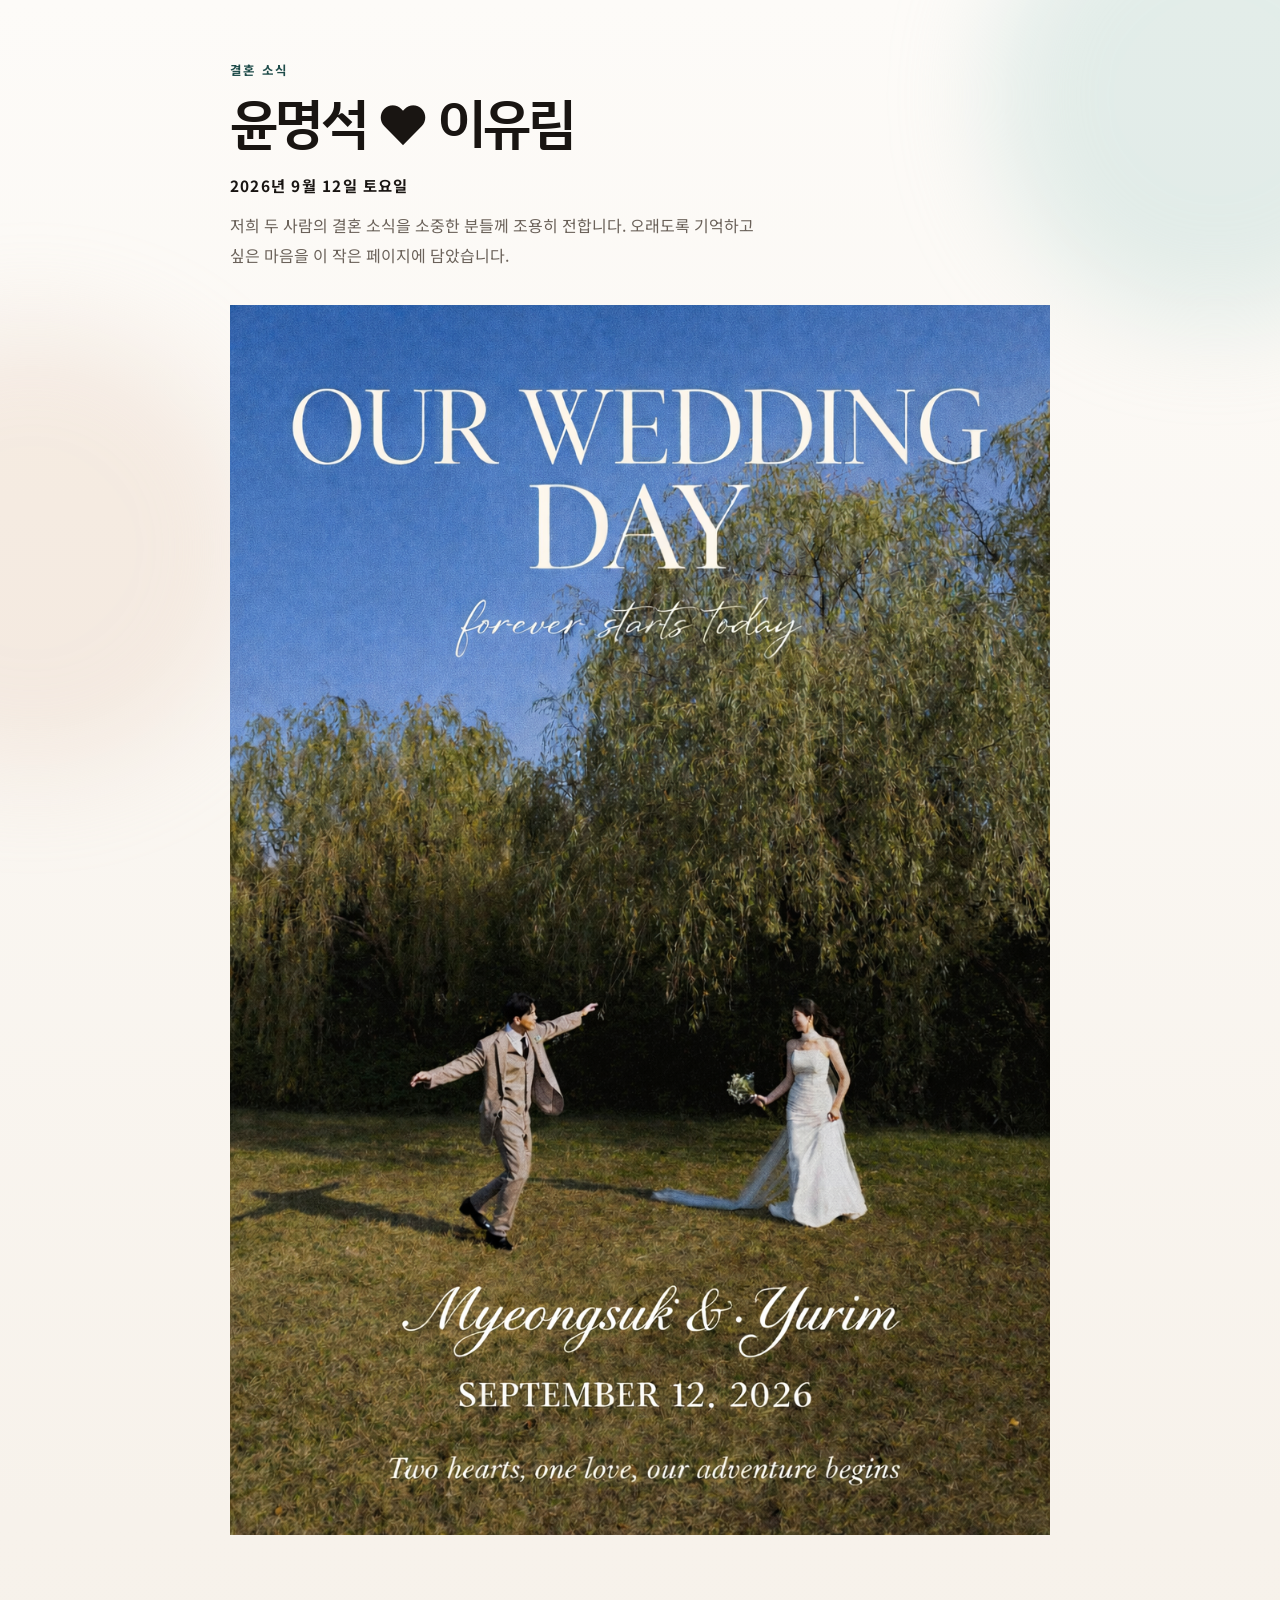
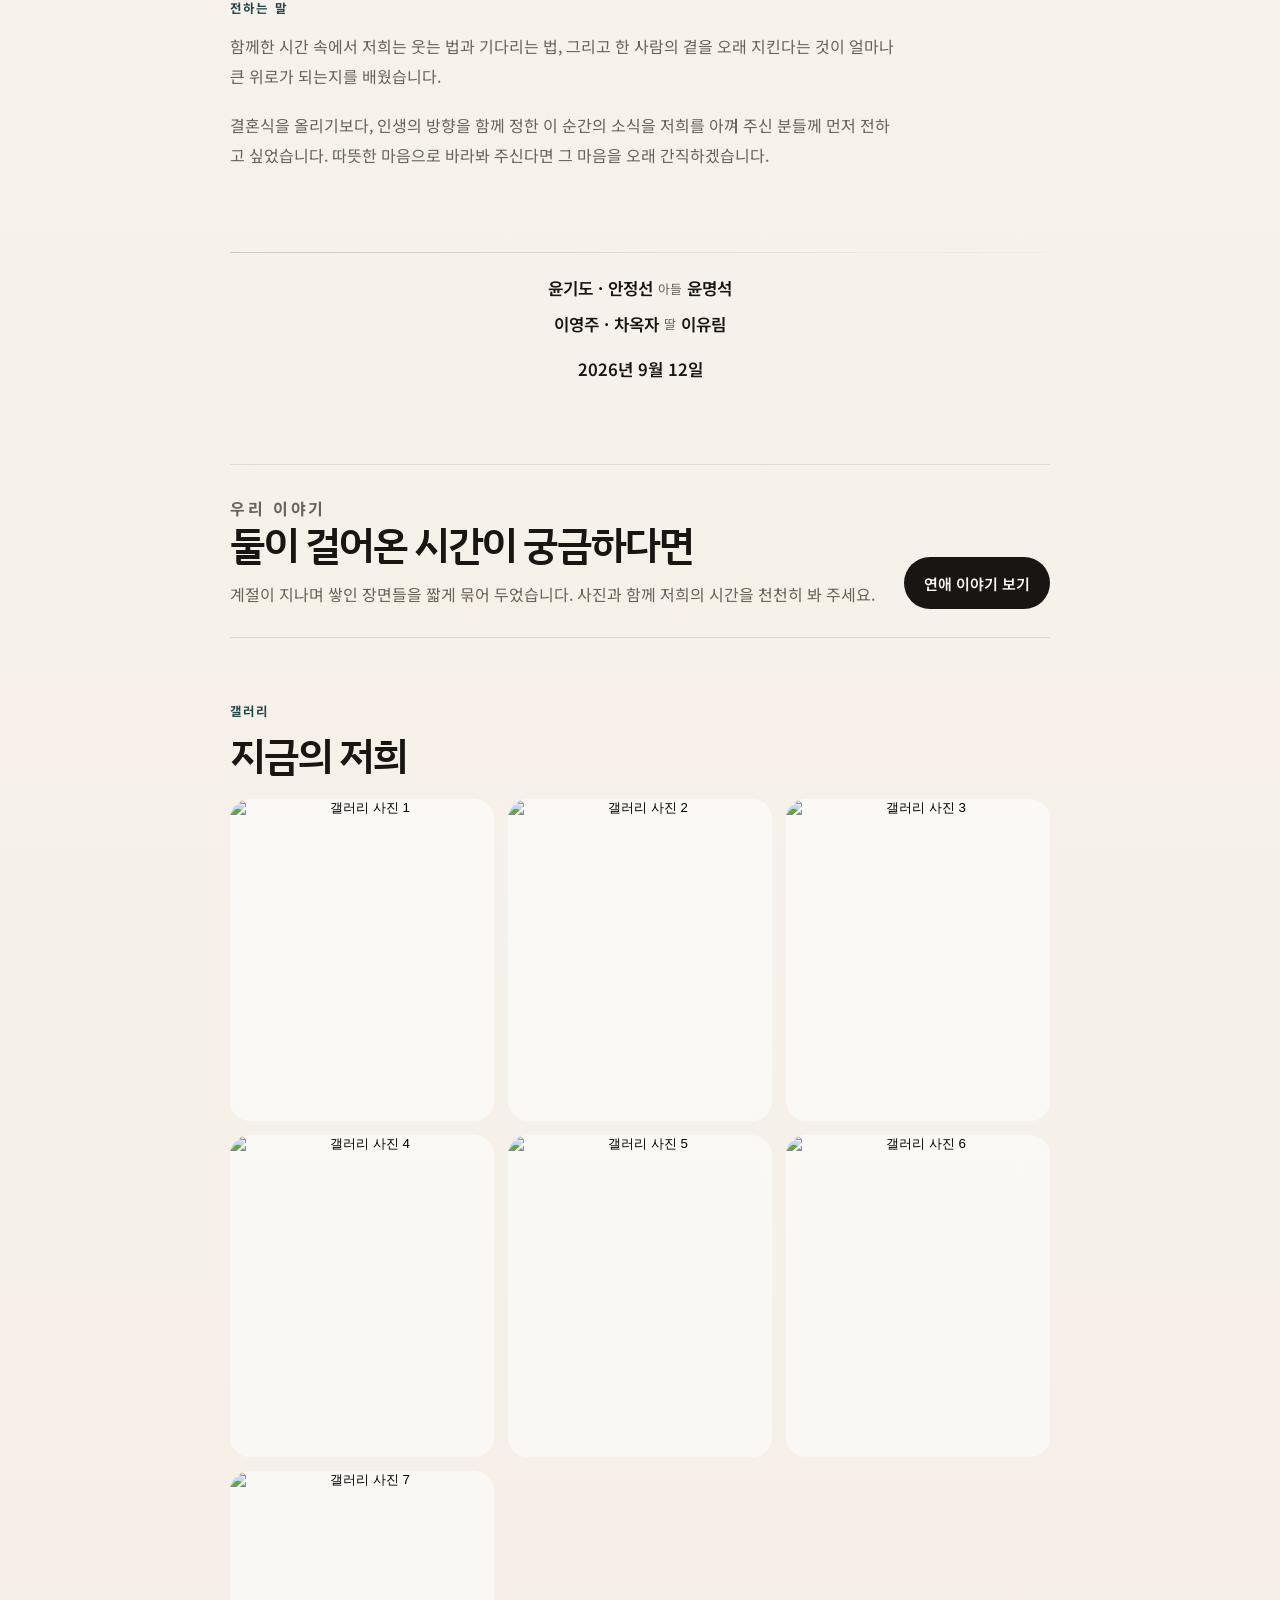
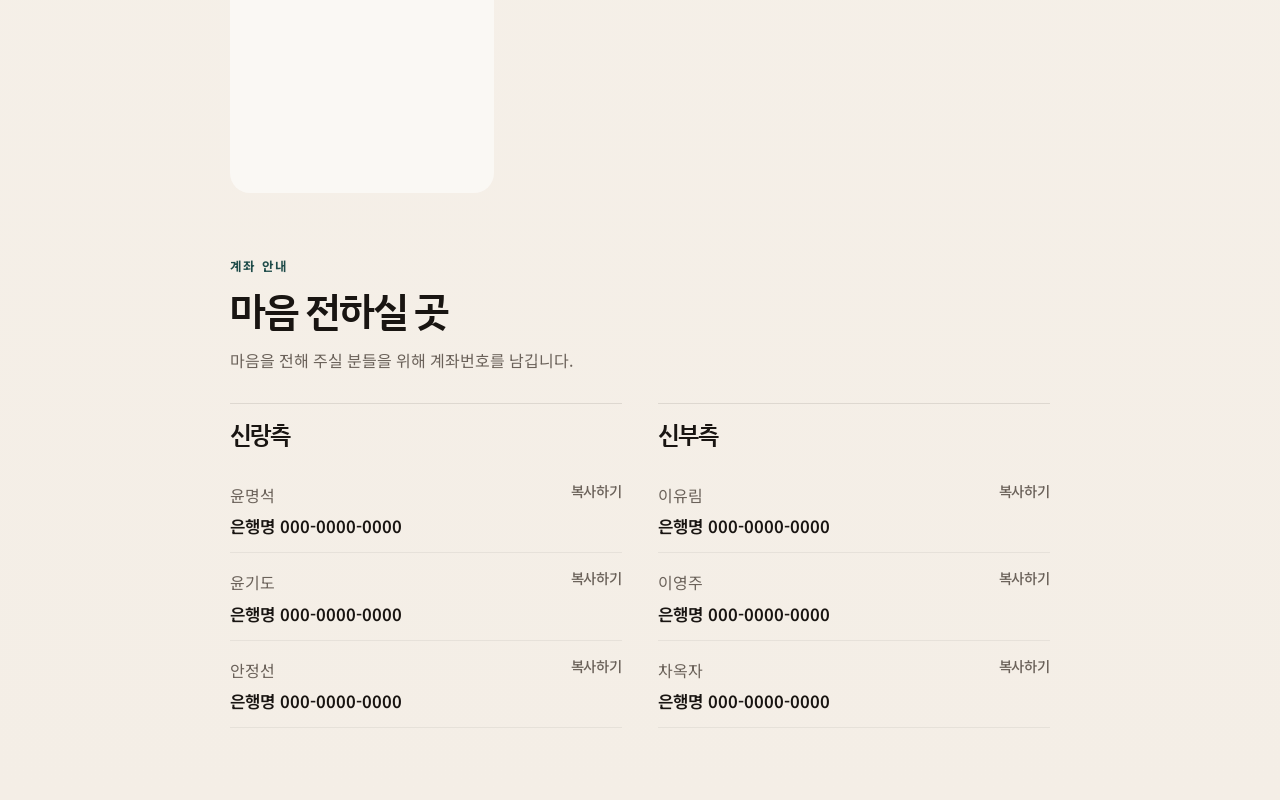
==== index.html @ d73c4eec "init Signed-off-by: MyeongSuk Yoon <yoonms0101@gmail.com>" ====
<!DOCTYPE html>
<html lang="ko">
<head>
  <meta charset="UTF-8">
  <meta name="viewport" content="width=device-width, initial-scale=1.0">
  <meta name="description" content="윤명석, 이유림의 결혼 소식을 전하는 모바일 청첩장">
  <title>윤명석 이유림 결혼 알림장</title>
  <link rel="preconnect" href="https://fonts.googleapis.com">
  <link rel="preconnect" href="https://fonts.gstatic.com" crossorigin>
  <link href="https://fonts.googleapis.com/css2?family=IBM+Plex+Sans+KR:wght@400;500;600;700&family=Noto+Sans+KR:wght@300;400;500;700&display=swap" rel="stylesheet">
  <link rel="stylesheet" href="styles.css">
</head>
<body data-page="home">
  <div class="ambient ambient--one"></div>
  <div class="ambient ambient--two"></div>

  <div class="page-shell">
    <header class="hero">
      <p class="hero__kicker">결혼 소식</p>
      <h1 class="hero__title">윤명석 ♥ 이유림</h1>
      <p class="hero__date">2026년 9월 12일 토요일</p>
      <p class="hero__lead">
        저희 두 사람의 결혼 소식을
        소중한 분들께 조용히 전합니다.
        오래도록 기억하고 싶은 마음을 이 작은 페이지에 담았습니다.
      </p>
      <div class="hero__photo">
        <img class="hero__image" src="main.png" alt="윤명석과 이유림의 메인 사진">
      </div>
    </header>

    <main class="flow">
      <section class="narrative">
        <p class="section-label">전하는 말</p>
        <div class="narrative__body">
          <p>
            함께한 시간 속에서 저희는 웃는 법과 기다리는 법,
            그리고 한 사람의 곁을 오래 지킨다는 것이 얼마나 큰 위로가 되는지를 배웠습니다.
          </p>
          <p>
            결혼식을 올리기보다,
            인생의 방향을 함께 정한 이 순간의 소식을
            저희를 아껴 주신 분들께 먼저 전하고 싶었습니다.
            따뜻한 마음으로 바라봐 주신다면 그 마음을 오래 간직하겠습니다.
          </p>
        </div>
      </section>

      <section class="details">
        <div class="details__line"></div>
        <div class="details__grid">
          <div class="details__item">
            <strong>윤기도 · 안정선 <span class="details__inline-subtext">아들</span> 윤명석</strong>
          </div>
          <div class="details__item">
            <strong>이영주 · 차옥자 <span class="details__inline-subtext">딸</span> 이유림</strong>
          </div>
          <div class="details__item details__item--date">
            <strong>2026년 9월 12일</strong>
          </div>
        </div>
      </section>

      <section class="story-callout">
        <div>
          <p class="section-label">우리 이야기</p>
          <h2>둘이 걸어온 시간이 궁금하다면</h2>
          <p>
            계절이 지나며 쌓인 장면들을 짧게 묶어 두었습니다.
            사진과 함께 저희의 시간을 천천히 봐 주세요.
          </p>
        </div>
        <a class="button" href="story.html">연애 이야기 보기</a>
      </section>

      <section class="gallery-section">
        <div class="section-heading">
          <p class="section-label">갤러리</p>
          <h2>지금의 저희</h2>
        </div>
        <div id="gallery-grid" class="gallery-grid" aria-live="polite"></div>
      </section>

      <section class="accounts">
        <div class="section-heading">
          <p class="section-label">계좌 안내</p>
          <h2>마음 전하실 곳</h2>
        </div>
        <p class="accounts__lead">
          마음을 전해 주실 분들을 위해 계좌번호를 남깁니다.
        </p>
        <div class="account-table">
          <article class="account-group">
            <h3>신랑측</h3>
            <div class="account-row">
              <span>윤명석</span>
              <strong>은행명 000-0000-0000</strong>
              <button
                class="copy-button"
                type="button"
                data-copy="은행명 000-0000-0000"
              >복사하기</button>
            </div>
            <div class="account-row">
              <span>윤기도</span>
              <strong>은행명 000-0000-0000</strong>
              <button
                class="copy-button"
                type="button"
                data-copy="은행명 000-0000-0000"
              >복사하기</button>
            </div>
            <div class="account-row">
              <span>안정선</span>
              <strong>은행명 000-0000-0000</strong>
              <button
                class="copy-button"
                type="button"
                data-copy="은행명 000-0000-0000"
              >복사하기</button>
            </div>
          </article>
          <article class="account-group">
            <h3>신부측</h3>
            <div class="account-row">
              <span>이유림</span>
              <strong>은행명 000-0000-0000</strong>
              <button
                class="copy-button"
                type="button"
                data-copy="은행명 000-0000-0000"
              >복사하기</button>
            </div>
            <div class="account-row">
              <span>이영주</span>
              <strong>은행명 000-0000-0000</strong>
              <button
                class="copy-button"
                type="button"
                data-copy="은행명 000-0000-0000"
              >복사하기</button>
            </div>
            <div class="account-row">
              <span>차옥자</span>
              <strong>은행명 000-0000-0000</strong>
              <button
                class="copy-button"
                type="button"
                data-copy="은행명 000-0000-0000"
              >복사하기</button>
            </div>
          </article>
        </div>
      </section>
    </main>
  </div>

  <script src="site-data.js"></script>
  <script src="script.js"></script>
</body>
</html>
---- styles.css ----
:root {
  --bg: #f6f1ea;
  --bg-soft: #fbf8f4;
  --paper: rgba(255, 255, 255, 0.54);
  --text: #191512;
  --muted: #6b625a;
  --line: rgba(25, 21, 18, 0.1);
  --accent: #1f4c4a;
  --accent-soft: rgba(31, 76, 74, 0.1);
  --shadow: 0 24px 70px rgba(45, 36, 30, 0.08);
}

* {
  box-sizing: border-box;
}

html {
  scroll-behavior: smooth;
}

body {
  position: relative;
  margin: 0;
  min-height: 100vh;
  color: var(--text);
  font-family: "Noto Sans KR", sans-serif;
  background:
    linear-gradient(180deg, #fdfbf8 0%, #f7f2eb 38%, #f4eee6 100%);
  overflow-x: hidden;
}

body.viewer-open {
  overflow: hidden;
}

img {
  display: block;
  max-width: 100%;
}

a {
  color: inherit;
  text-decoration: none;
}

.ambient {
  position: fixed;
  inset: auto;
  width: 28rem;
  height: 28rem;
  border-radius: 50%;
  filter: blur(50px);
  opacity: 0.5;
  pointer-events: none;
  z-index: 0;
}

.ambient--one {
  top: -8rem;
  right: -10rem;
  background: rgba(194, 220, 216, 0.9);
}

.ambient--two {
  left: -12rem;
  bottom: 8rem;
  background: rgba(233, 207, 190, 0.65);
}

.page-shell {
  position: relative;
  z-index: 1;
  width: min(100%, 860px);
  margin: 0 auto;
  padding: 28px 20px 72px;
}

.page-shell--story {
  width: min(100%, 920px);
}

.hero,
.story-hero,
.narrative,
.details,
.story-callout,
.gallery-section,
.accounts {
  position: relative;
}

.hero {
  padding-top: 1.2rem;
}

.hero__kicker,
.section-label {
  margin: 0 0 14px;
  color: var(--accent);
  font-size: 0.78rem;
  font-weight: 700;
  letter-spacing: 0.18em;
  text-transform: uppercase;
}

.hero__title,
h2,
h3 {
  margin: 0;
  font-family: "IBM Plex Sans KR", "Noto Sans KR", sans-serif;
  letter-spacing: -0.05em;
  line-height: 1.08;
}

.hero__title {
  font-size: clamp(2rem, 7vw, 3.4rem);
  font-weight: 600;
  max-width: none;
}

.hero__date {
  margin: 22px 0 0;
  font-size: 0.96rem;
  font-weight: 700;
  letter-spacing: 0.08em;
  text-transform: uppercase;
}

.hero__lead,
.narrative__body p,
.story-callout p,
.accounts__lead,
.story-card p,
.account-row span,
.empty-state {
  margin: 0;
  color: var(--muted);
  font-size: 1rem;
  line-height: 1.9;
}

.hero__lead {
  max-width: 33rem;
  margin-top: 14px;
}

.hero__photo {
  position: relative;
  margin-top: 28px;
}

.hero__image {
  width: 100%;
  height: auto;
}

.flow {
  display: grid;
  gap: 64px;
  margin-top: 64px;
}

.narrative__body {
  display: grid;
  gap: 18px;
  max-width: 42rem;
}

.details {
  display: grid;
  gap: 0;
  padding: 0;
}

.details::before,
.details::after {
  content: "";
  display: block;
  height: 18px;
}

.details__line {
  width: 100%;
  height: 1px;
  margin: 0 0 22px;
  background: linear-gradient(90deg, rgba(25, 21, 18, 0.18), rgba(25, 21, 18, 0.02));
}

.details__grid {
  display: grid;
  gap: 10px;
}

.details__item {
  display: flex;
  align-items: center;
  justify-content: center;
  text-align: center;
  min-height: 1.6em;
}

.details__item--date {
  margin-top: 10px;
}

.details strong,
.account-row strong {
  font-size: 1.05rem;
  font-weight: 600;
}

.details__inline-subtext {
  display: inline-block;
  color: var(--muted);
  font-size: 0.8rem;
  font-weight: 400;
  line-height: 1;
  vertical-align: 0.12em;
}

.story-callout {
  display: grid;
  gap: 20px;
  padding: 28px 0;
  border-top: 1px solid var(--line);
  border-bottom: 1px solid var(--line);
}

.story-callout h2,
.section-heading h2 {
  font-size: clamp(1.65rem, 6vw, 2.5rem);
  font-weight: 600;
  margin-bottom: 12px;
}

.button {
  display: inline-flex;
  align-items: center;
  justify-content: center;
  min-height: 52px;
  width: fit-content;
  padding: 0 20px;
  border-radius: 999px;
  background: var(--text);
  color: #f8f6f2;
  font-size: 0.94rem;
  font-weight: 600;
  transition: transform 180ms ease, opacity 180ms ease, background 180ms ease;
}

.button:hover {
  transform: translateY(-1px);
  opacity: 0.92;
}

.button--quiet {
  background: transparent;
  color: var(--text);
  border: 1px solid rgba(25, 21, 18, 0.14);
}

.gallery-grid {
  display: grid;
  grid-template-columns: repeat(2, minmax(0, 1fr));
  gap: 12px;
  margin-top: 22px;
}

.gallery-item {
  appearance: none;
  padding: 0;
  border: 0;
  width: 100%;
  cursor: pointer;
  overflow: hidden;
  border-radius: 20px;
  background: var(--paper);
}

.gallery-item img {
  width: 100%;
  aspect-ratio: 1 / 1.22;
  object-fit: cover;
  transition: transform 300ms ease;
  vertical-align: top;
}

.gallery-item:hover img,
.story-card:hover img {
  transform: scale(1.03);
}

.accounts__lead {
  max-width: 34rem;
}

.account-table {
  display: grid;
  gap: 28px;
  margin-top: 28px;
}

.account-group {
  padding-top: 18px;
  border-top: 1px solid var(--line);
}

.account-group h3 {
  font-size: 1.5rem;
  font-weight: 600;
  margin-bottom: 18px;
}

.account-row {
  display: grid;
  grid-template-columns: minmax(0, 1fr) auto;
  column-gap: 18px;
  row-gap: 4px;
  align-items: start;
  padding: 14px 0;
  border-bottom: 1px solid rgba(25, 21, 18, 0.06);
}

.account-row span {
  grid-column: 1;
  grid-row: 1;
}

.account-row strong {
  grid-column: 1;
  grid-row: 2;
}

.copy-button {
  grid-column: 2;
  grid-row: 1;
  align-self: start;
  justify-self: end;
  padding: 0;
  border: 0;
  background: transparent;
  color: var(--muted);
  font: inherit;
  font-size: 0.9rem;
  font-weight: 500;
  letter-spacing: -0.01em;
  cursor: pointer;
}

.story-hero {
  padding-top: 1.2rem;
}

.story-grid {
  display: grid;
  gap: 36px;
}

.story-card {
  display: grid;
  gap: 18px;
}

.story-card img {
  width: 100%;
  aspect-ratio: 4 / 5;
  object-fit: cover;
  border-radius: 24px;
  box-shadow: var(--shadow);
  transition: transform 300ms ease;
}

.story-card__body {
  display: grid;
  gap: 10px;
  max-width: 34rem;
}

.story-card__tag {
  color: var(--accent);
  font-size: 0.78rem;
  font-weight: 700;
  letter-spacing: 0.16em;
  text-transform: uppercase;
}

.story-card h2 {
  font-size: clamp(1.6rem, 6vw, 2.3rem);
  font-weight: 600;
}

.empty-state {
  grid-column: 1 / -1;
  padding: 20px 0;
}

.gallery-viewer {
  position: fixed;
  inset: 0;
  z-index: 50;
  display: none;
  place-items: center;
}

.gallery-viewer.is-open {
  display: grid;
}

.gallery-viewer__backdrop {
  position: absolute;
  inset: 0;
  background:
    linear-gradient(180deg, #fdfbf8 0%, #f7f2eb 38%, #f4eee6 100%);
  transition: background 220ms ease;
}

.gallery-viewer__figure {
  position: relative;
  z-index: 1;
  margin: 0;
  width: 100%;
  height: 100%;
  display: grid;
  place-items: center;
  padding: 0;
}

.gallery-viewer__frame {
  width: 100%;
  height: 100%;
  display: grid;
  place-items: center;
}

.gallery-viewer__image {
  max-width: 100%;
  max-height: 100%;
  width: auto;
  height: auto;
  object-fit: contain;
  border-radius: 0;
}

.gallery-viewer__counter {
  position: absolute;
  bottom: 12px;
  left: 50%;
  transform: translateX(-50%);
  color: rgba(25, 21, 18, 0.7);
  font-size: 0.92rem;
  letter-spacing: 0.08em;
}

.gallery-viewer__close,
.gallery-viewer__nav {
  position: absolute;
  z-index: 2;
  display: inline-flex;
  align-items: center;
  justify-content: center;
  border: 0;
  cursor: pointer;
  color: var(--text);
  background: rgba(255, 255, 255, 0.14);
  backdrop-filter: blur(18px) saturate(140%);
  -webkit-backdrop-filter: blur(18px) saturate(140%);
  box-shadow: 0 6px 18px rgba(25, 21, 18, 0.03);
}

.gallery-viewer__close {
  top: 16px;
  right: 16px;
  width: 44px;
  height: 44px;
  border-radius: 999px;
  font-size: 1.9rem;
  line-height: 1;
}

.gallery-viewer__nav {
  top: 50%;
  transform: translateY(-50%);
  width: 44px;
  height: 64px;
  font-size: 2rem;
  color: rgba(25, 21, 18, 0.72);
}

.gallery-viewer__nav--prev {
  left: 12px;
  border-radius: 0 18px 18px 0;
}

.gallery-viewer__nav--next {
  right: 12px;
  border-radius: 18px 0 0 18px;
}

@media (min-width: 720px) {
  .page-shell {
    padding-top: 42px;
  }

  .hero__photo {
    margin-top: 34px;
  }

  .details__grid {
    grid-template-columns: 1fr;
    align-items: center;
  }

  .story-callout {
    grid-template-columns: minmax(0, 1fr) auto;
    align-items: end;
  }

  .gallery-grid {
    grid-template-columns: repeat(3, minmax(0, 1fr));
    gap: 14px;
  }

  .account-table {
    grid-template-columns: repeat(2, minmax(0, 1fr));
    column-gap: 36px;
  }

  .story-grid {
    gap: 56px;
  }

  .gallery-viewer__figure {
    padding: 0;
  }

  .gallery-viewer__close {
    top: 28px;
    right: 28px;
  }

  .gallery-viewer__nav--prev {
    left: 28px;
  }

  .gallery-viewer__nav--next {
    right: 28px;
  }

  .story-card:nth-child(even) {
    grid-template-columns: minmax(0, 1.2fr) minmax(280px, 0.8fr);
    align-items: end;
  }

  .story-card:nth-child(odd) {
    grid-template-columns: minmax(280px, 0.8fr) minmax(0, 1.2fr);
    align-items: end;
  }

  .story-card:nth-child(odd) img {
    order: 2;
  }

  .story-card:nth-child(odd) .story-card__body {
    order: 1;
  }
}
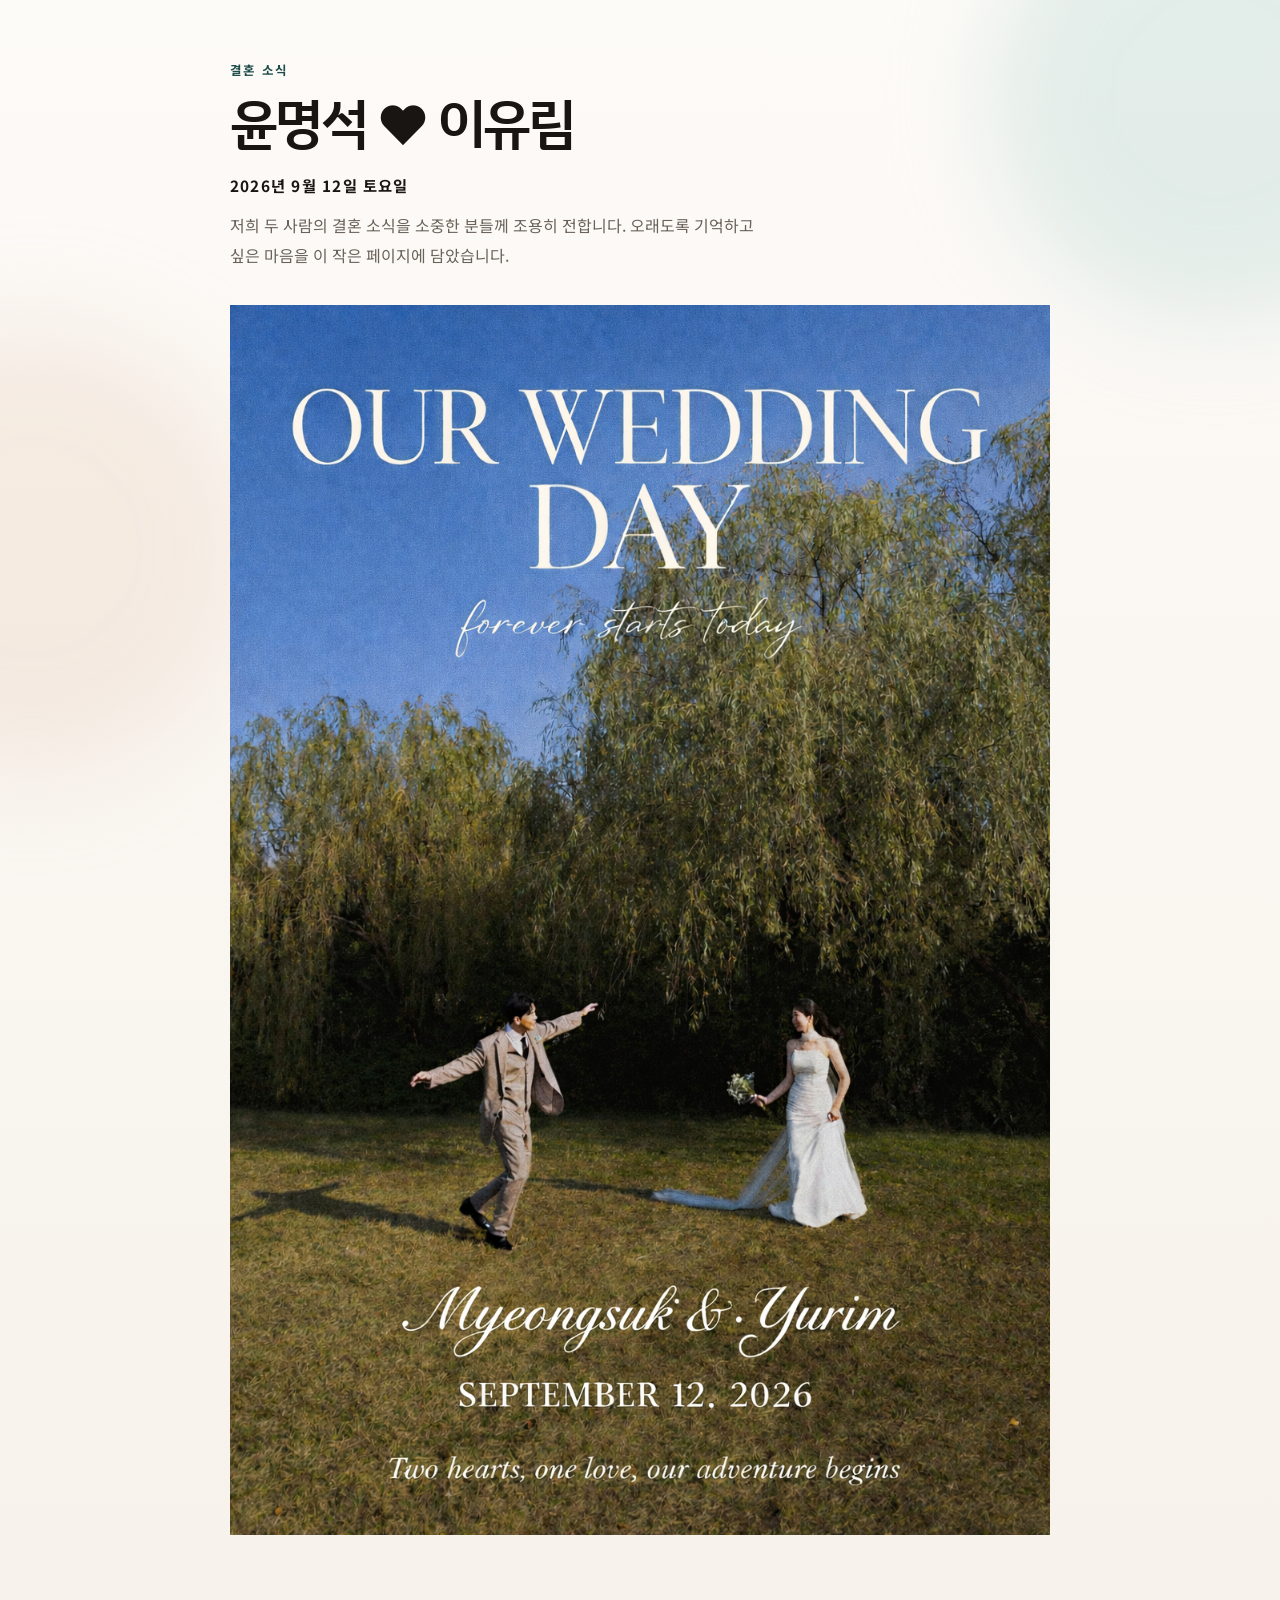
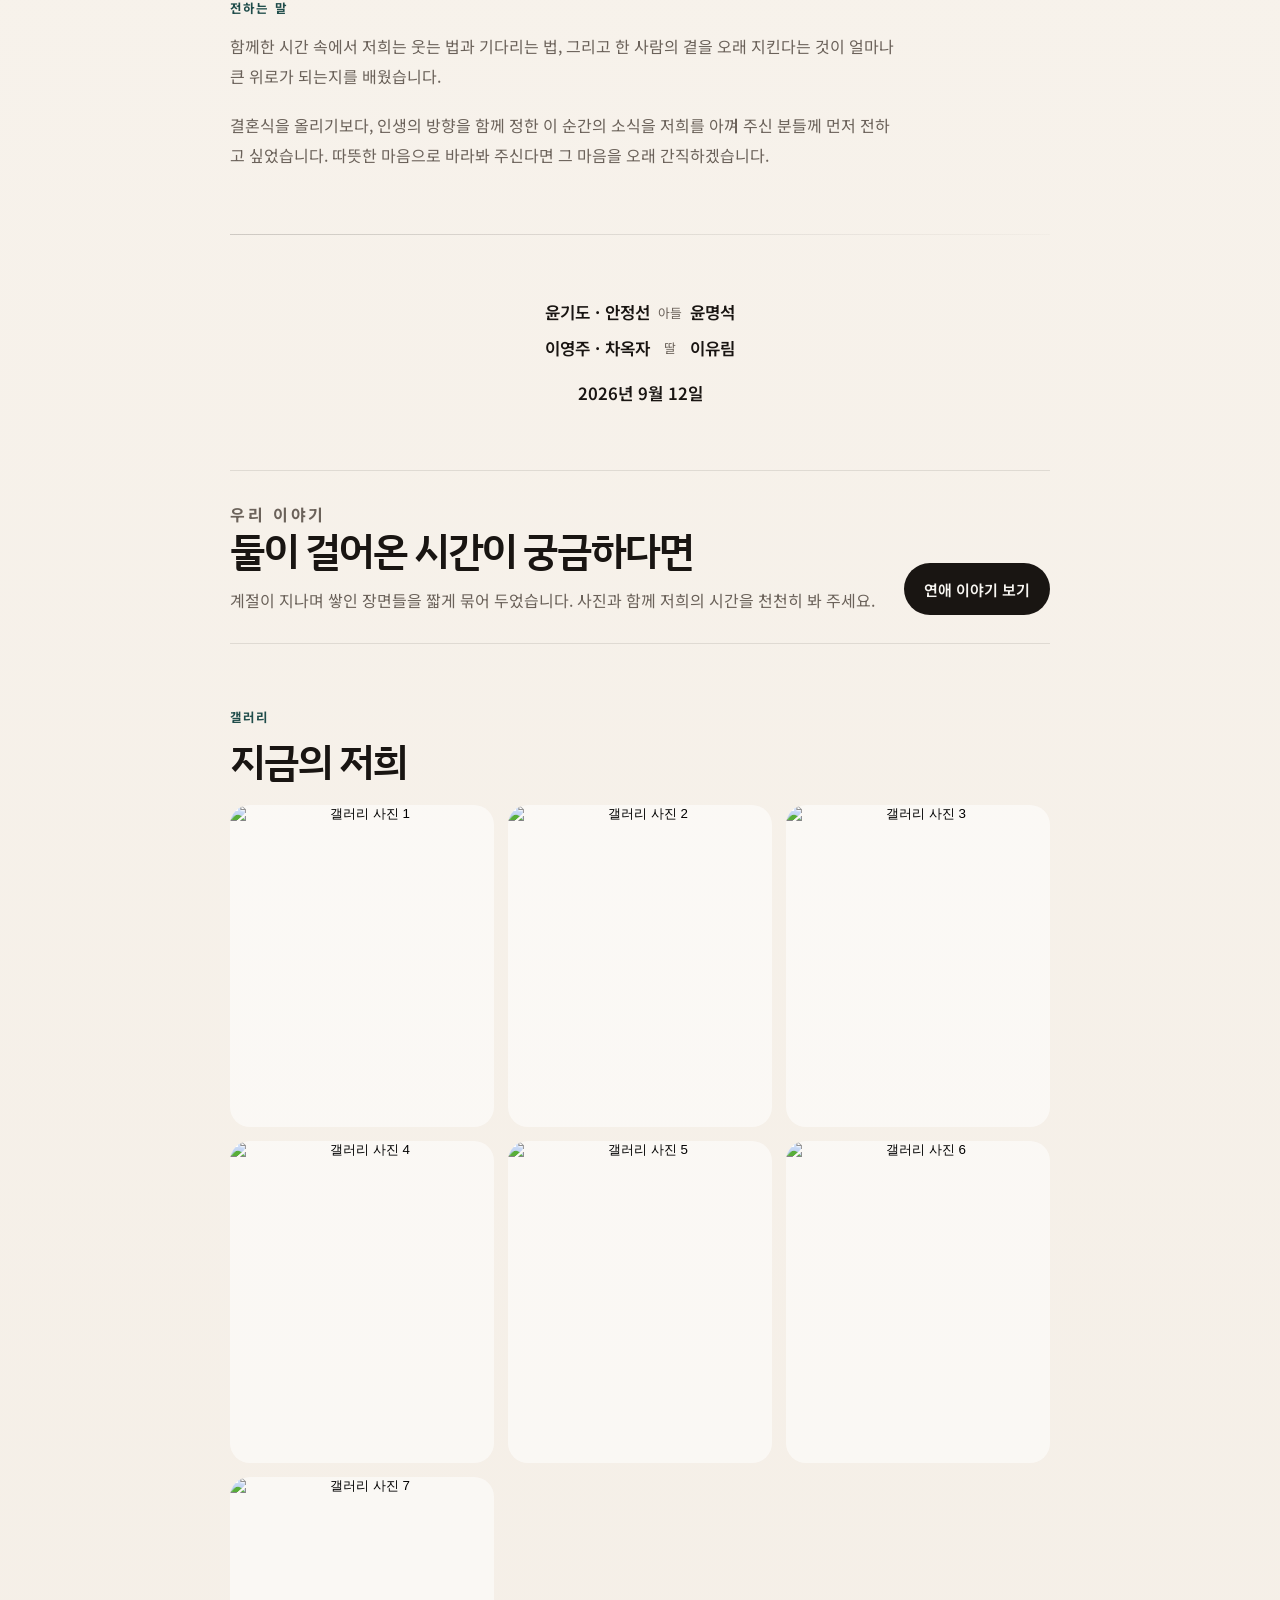
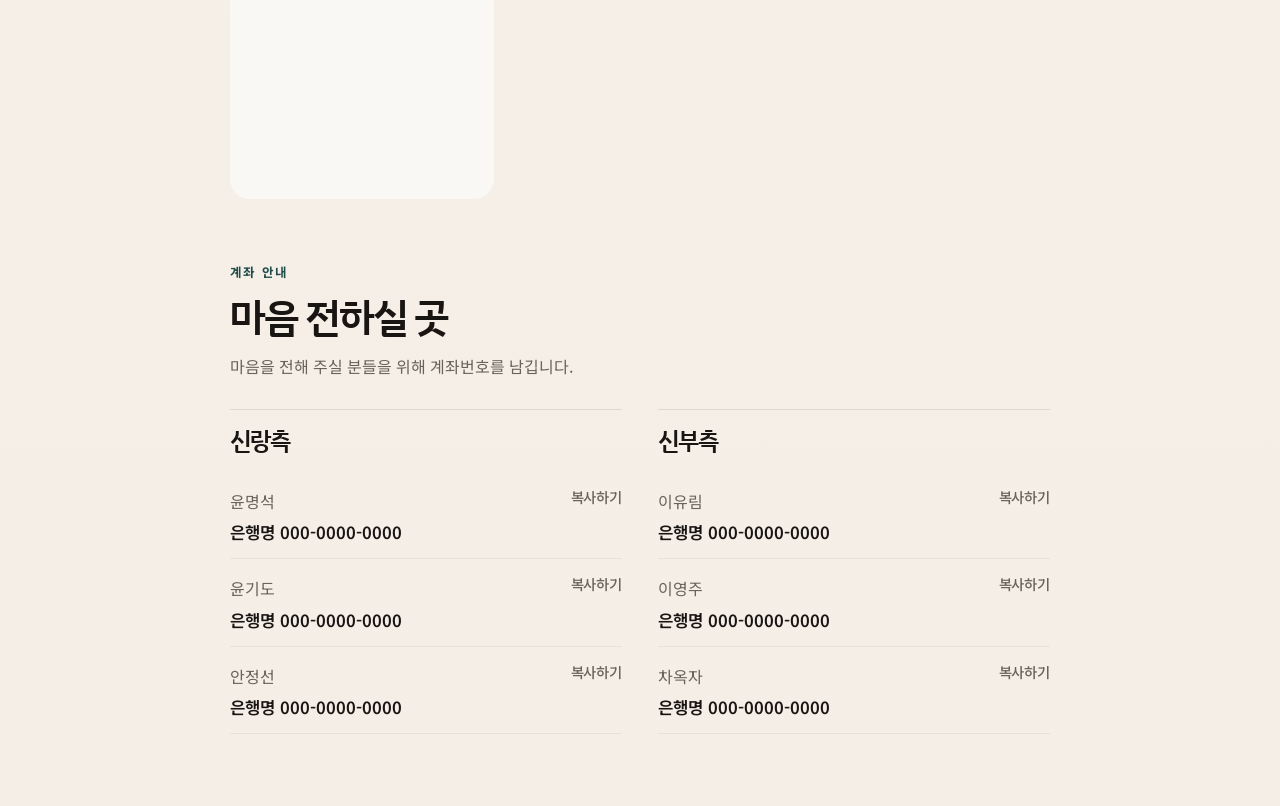
==== commit be63de66: "탭 상단 부분 수정" ====
--- a/index.html
+++ b/index.html
@@ -4,7 +4,8 @@
   <meta charset="UTF-8">
   <meta name="viewport" content="width=device-width, initial-scale=1.0">
   <meta name="description" content="윤명석, 이유림의 결혼 소식을 전하는 모바일 청첩장">
-  <title>윤명석 이유림 결혼 알림장</title>
+  <title>윤명석 ♥ 이유림 결혼 알림장</title>
+  <link rel="icon" type="image/svg+xml" href="favicon.svg">
   <link rel="preconnect" href="https://fonts.googleapis.com">
   <link rel="preconnect" href="https://fonts.gstatic.com" crossorigin>
   <link href="https://fonts.googleapis.com/css2?family=IBM+Plex+Sans+KR:wght@400;500;600;700&family=Noto+Sans+KR:wght@300;400;500;700&display=swap" rel="stylesheet">
--- a/styles.css
+++ b/styles.css
@@ -142,6 +142,9 @@
 .hero__lead {
   max-width: 33rem;
   margin-top: 14px;
+  font-family: "Noto Sans KR", sans-serif;
+  word-break: keep-all;
+  overflow-wrap: normal;
 }
 
 .hero__photo {
@@ -172,17 +175,10 @@
   padding: 0;
 }
 
-.details::before,
-.details::after {
-  content: "";
-  display: block;
-  height: 18px;
-}
-
 .details__line {
   width: 100%;
   height: 1px;
-  margin: 0 0 22px;
+  margin: 0 0 64px;
   background: linear-gradient(90deg, rgba(25, 21, 18, 0.18), rgba(25, 21, 18, 0.02));
 }
 
@@ -211,10 +207,12 @@
 
 .details__inline-subtext {
   display: inline-block;
+  min-width: 2.4em;
   color: var(--muted);
   font-size: 0.8rem;
   font-weight: 400;
   line-height: 1;
+  text-align: center;
   vertical-align: 0.12em;
 }
 
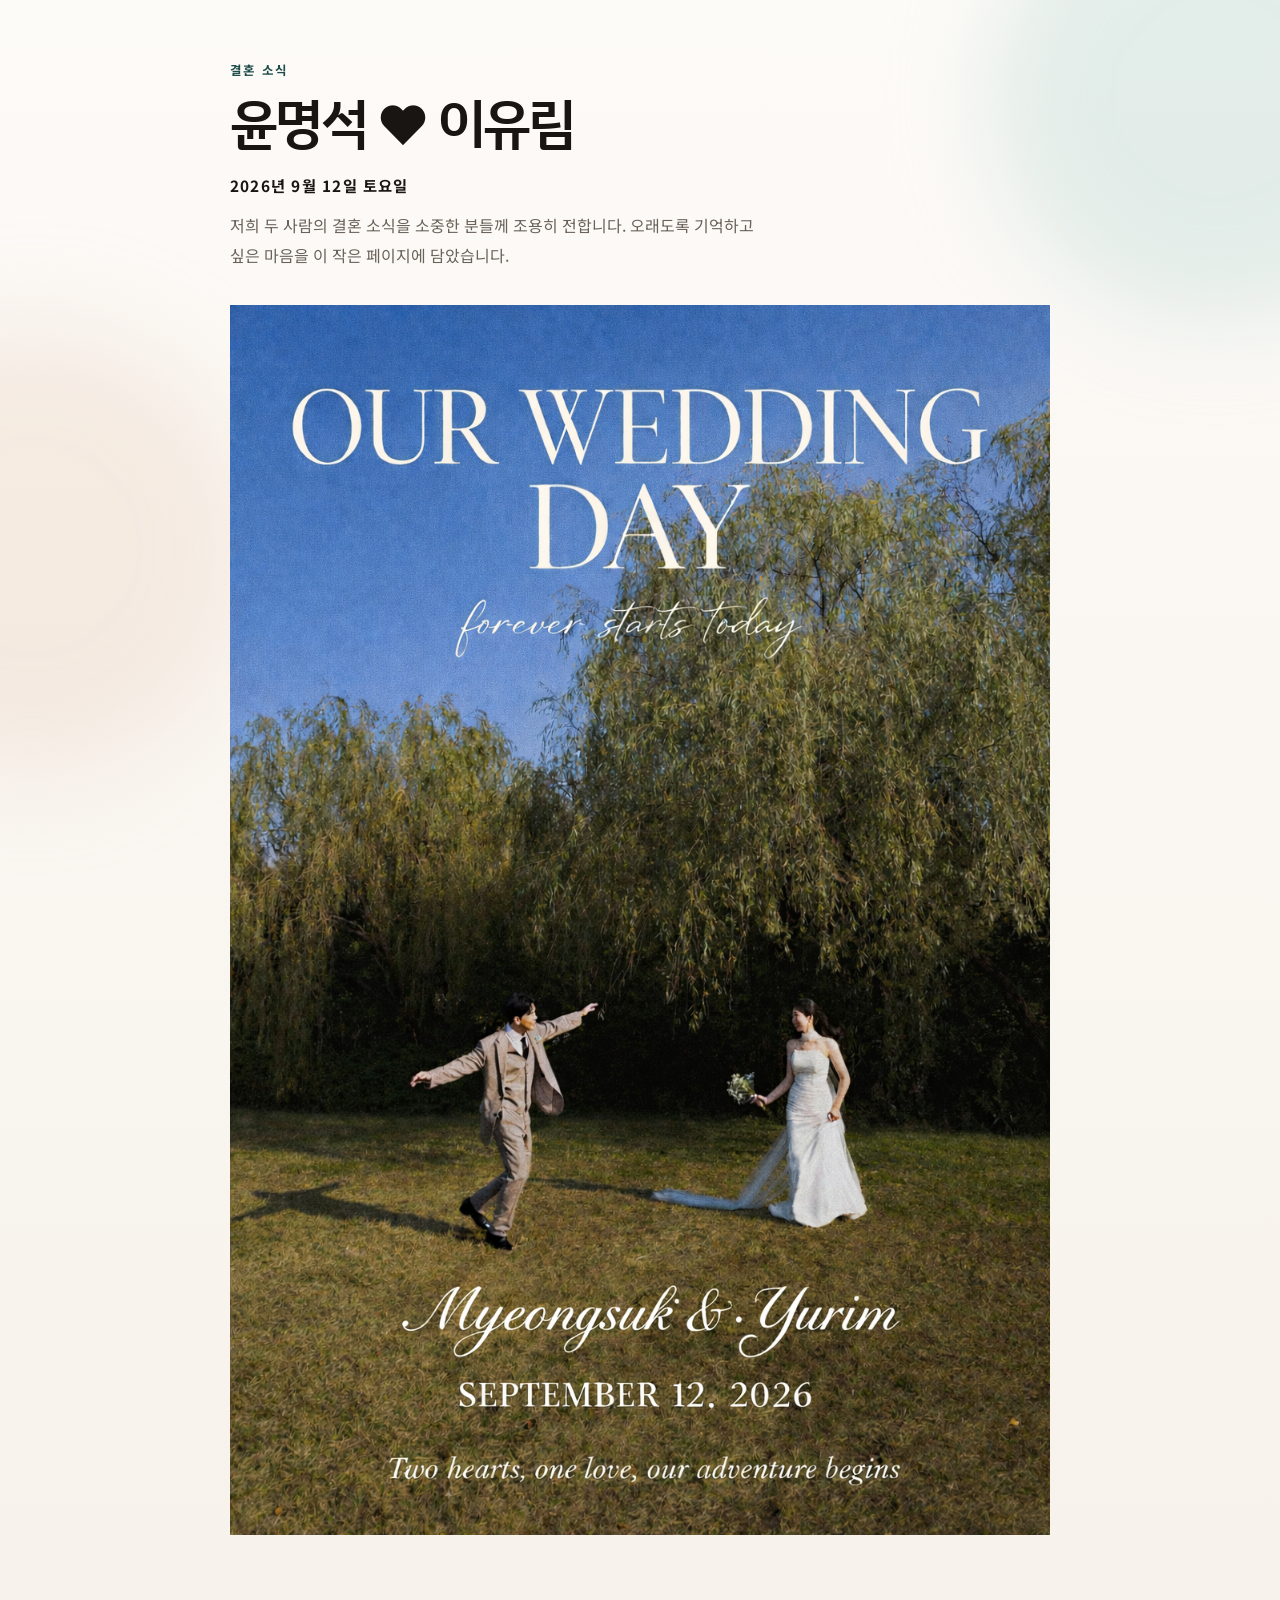
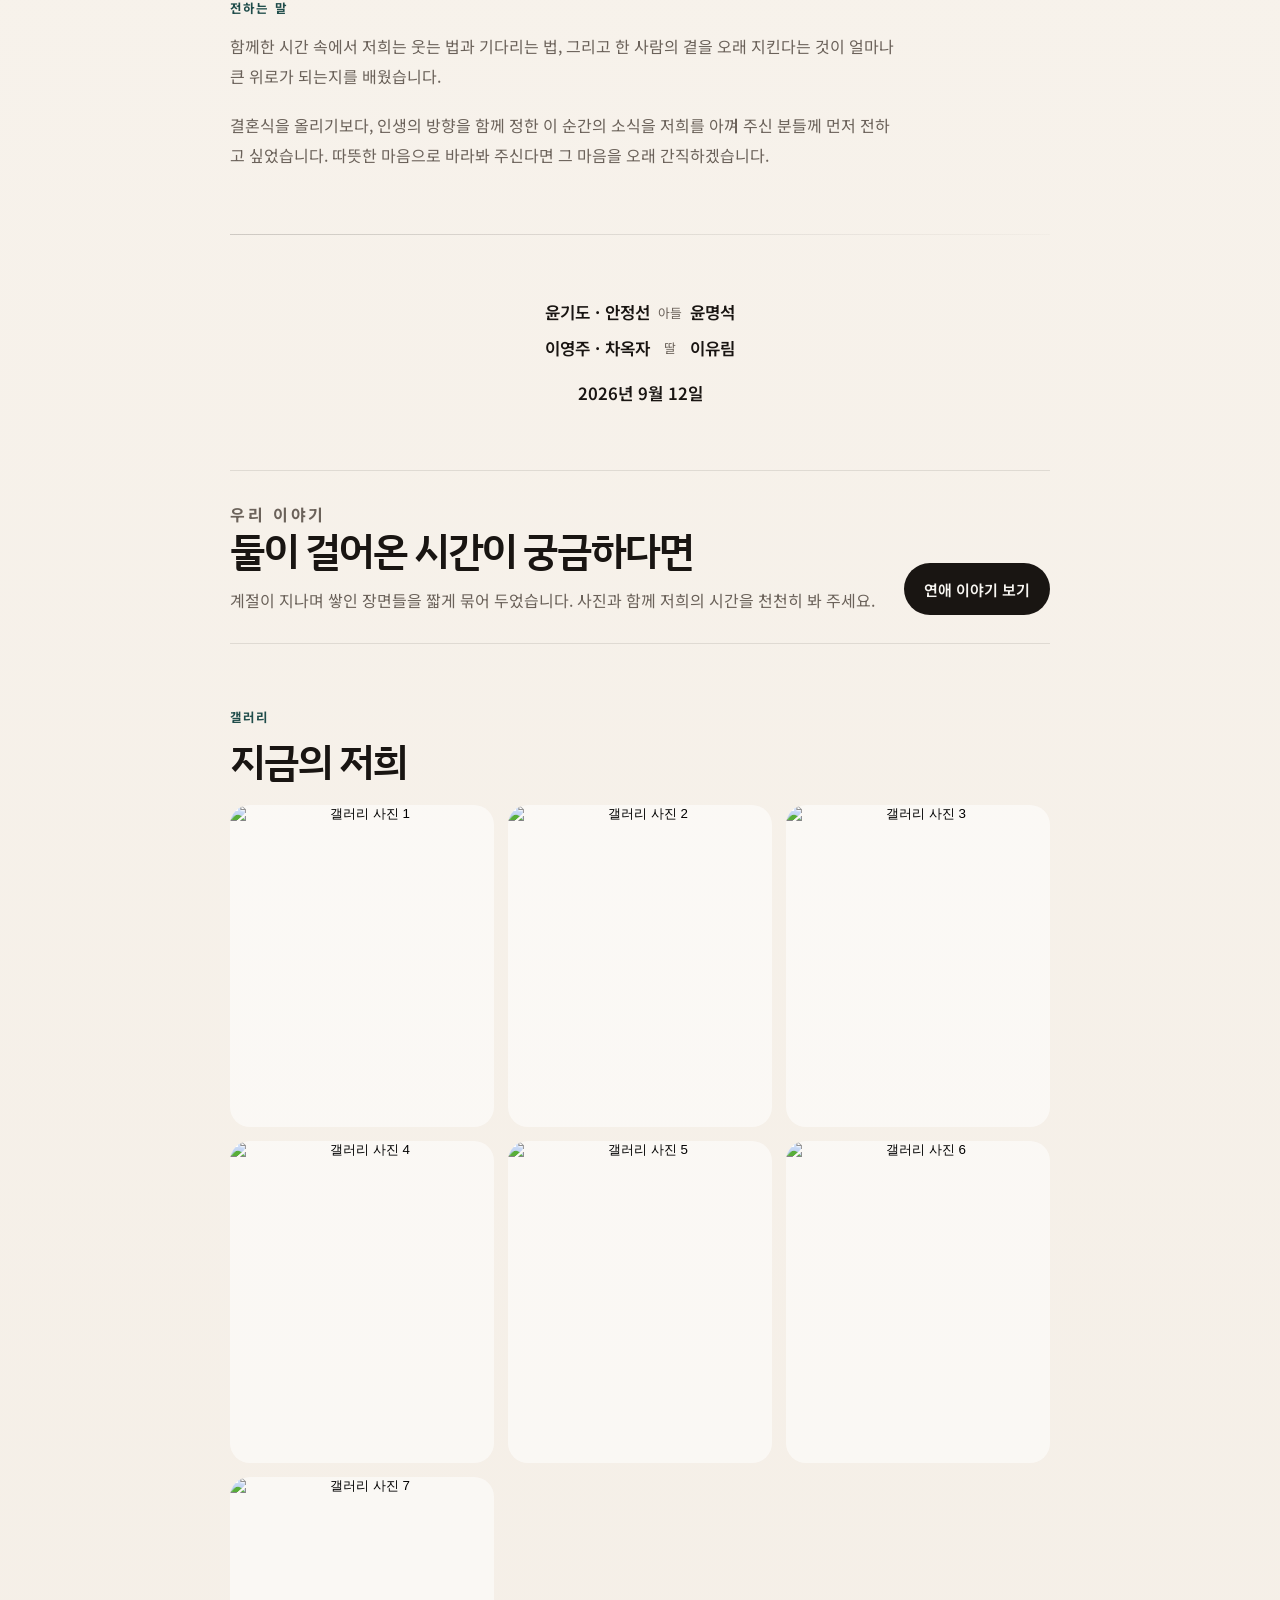
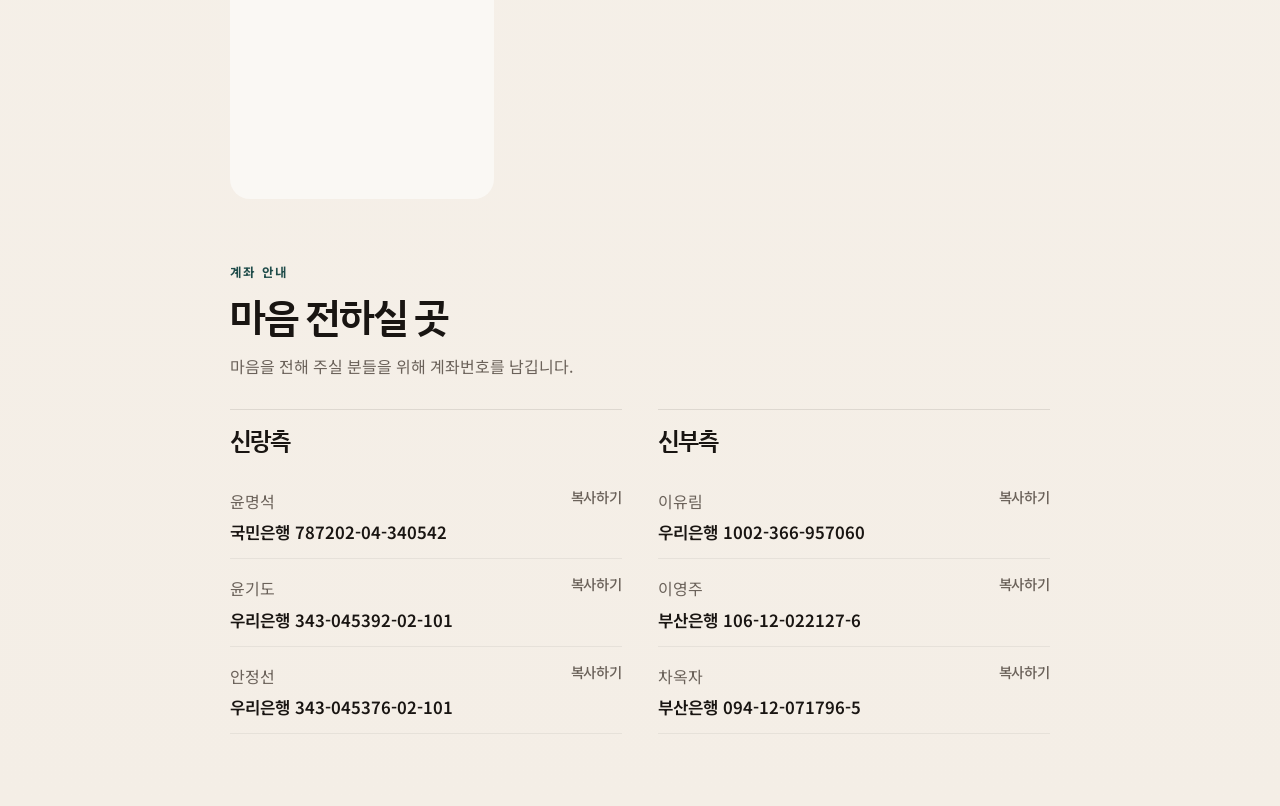
==== commit 980afa50: "계좌 번호 적용" ====
--- a/index.html
+++ b/index.html
@@ -82,7 +82,7 @@
         <div id="gallery-grid" class="gallery-grid" aria-live="polite"></div>
       </section>
 
-      <section class="accounts">
+      <section class="accounts" id="accounts-section">
         <div class="section-heading">
           <p class="section-label">계좌 안내</p>
           <h2>마음 전하실 곳</h2>
@@ -95,29 +95,29 @@
             <h3>신랑측</h3>
             <div class="account-row">
               <span>윤명석</span>
-              <strong>은행명 000-0000-0000</strong>
+              <strong class="account-copy-target" data-copy="국민은행 787202-04-340542">국민은행 787202-04-340542</strong>
               <button
                 class="copy-button"
                 type="button"
-                data-copy="은행명 000-0000-0000"
+                data-copy="국민은행 787202-04-340542"
               >복사하기</button>
             </div>
             <div class="account-row">
               <span>윤기도</span>
-              <strong>은행명 000-0000-0000</strong>
+              <strong class="account-copy-target" data-copy="우리은행 343-045392-02-101">우리은행 343-045392-02-101</strong>
               <button
                 class="copy-button"
                 type="button"
-                data-copy="은행명 000-0000-0000"
+                data-copy="우리은행 343-045392-02-101"
               >복사하기</button>
             </div>
             <div class="account-row">
               <span>안정선</span>
-              <strong>은행명 000-0000-0000</strong>
+              <strong class="account-copy-target" data-copy="우리은행 343-045376-02-101">우리은행 343-045376-02-101</strong>
               <button
                 class="copy-button"
                 type="button"
-                data-copy="은행명 000-0000-0000"
+                data-copy="우리은행 343-045376-02-101"
               >복사하기</button>
             </div>
           </article>
@@ -125,29 +125,29 @@
             <h3>신부측</h3>
             <div class="account-row">
               <span>이유림</span>
-              <strong>은행명 000-0000-0000</strong>
+              <strong class="account-copy-target" data-copy="우리은행 1002-366-957060">우리은행 1002-366-957060</strong>
               <button
                 class="copy-button"
                 type="button"
-                data-copy="은행명 000-0000-0000"
+                data-copy="우리은행 1002-366-957060"
               >복사하기</button>
             </div>
             <div class="account-row">
               <span>이영주</span>
-              <strong>은행명 000-0000-0000</strong>
+              <strong class="account-copy-target" data-copy="부산은행 106-12-022127-6">부산은행 106-12-022127-6</strong>
               <button
                 class="copy-button"
                 type="button"
-                data-copy="은행명 000-0000-0000"
+                data-copy="부산은행 106-12-022127-6"
               >복사하기</button>
             </div>
             <div class="account-row">
               <span>차옥자</span>
-              <strong>은행명 000-0000-0000</strong>
+              <strong class="account-copy-target" data-copy="부산은행 094-12-071796-5">부산은행 094-12-071796-5</strong>
               <button
                 class="copy-button"
                 type="button"
-                data-copy="은행명 000-0000-0000"
+                data-copy="부산은행 094-12-071796-5"
               >복사하기</button>
             </div>
           </article>
--- a/styles.css
+++ b/styles.css
@@ -317,6 +317,7 @@
   align-items: start;
   padding: 14px 0;
   border-bottom: 1px solid rgba(25, 21, 18, 0.06);
+  cursor: pointer;
 }
 
 .account-row span {
@@ -327,6 +328,11 @@
 .account-row strong {
   grid-column: 1;
   grid-row: 2;
+}
+
+.account-copy-target {
+  width: fit-content;
+  cursor: pointer;
 }
 
 .copy-button {
@@ -345,6 +351,39 @@
   cursor: pointer;
 }
 
+.copy-toast {
+  position: fixed;
+  left: 50%;
+  bottom: 28px;
+  z-index: 60;
+  width: max-content;
+  max-width: min(calc(100vw - 32px), 420px);
+  padding: 10px 14px;
+  border-radius: 999px;
+  background: rgba(25, 21, 18, 0.82);
+  color: #fff;
+  font-size: 0.9rem;
+  line-height: 1;
+  text-align: center;
+  word-break: keep-all;
+  overflow-wrap: break-word;
+  transform: translate(-50%, 12px);
+  opacity: 0;
+  pointer-events: none;
+  transition: opacity 180ms ease, transform 180ms ease;
+  backdrop-filter: blur(12px);
+  -webkit-backdrop-filter: blur(12px);
+}
+
+.copy-toast.is-visible {
+  opacity: 1;
+  transform: translate(-50%, 0);
+}
+
+.copy-toast.is-error {
+  background: rgba(110, 38, 44, 0.88);
+}
+
 .story-hero {
   padding-top: 1.2rem;
 }
@@ -417,7 +456,7 @@
   z-index: 1;
   margin: 0;
   width: 100%;
-  height: 100%;
+  height: 100dvh;
   display: grid;
   place-items: center;
   padding: 0;
@@ -425,14 +464,14 @@
 
 .gallery-viewer__frame {
   width: 100%;
-  height: 100%;
+  height: 100dvh;
   display: grid;
   place-items: center;
 }
 
 .gallery-viewer__image {
   max-width: 100%;
-  max-height: 100%;
+  max-height: calc(100dvh - 56px);
   width: auto;
   height: auto;
   object-fit: contain;
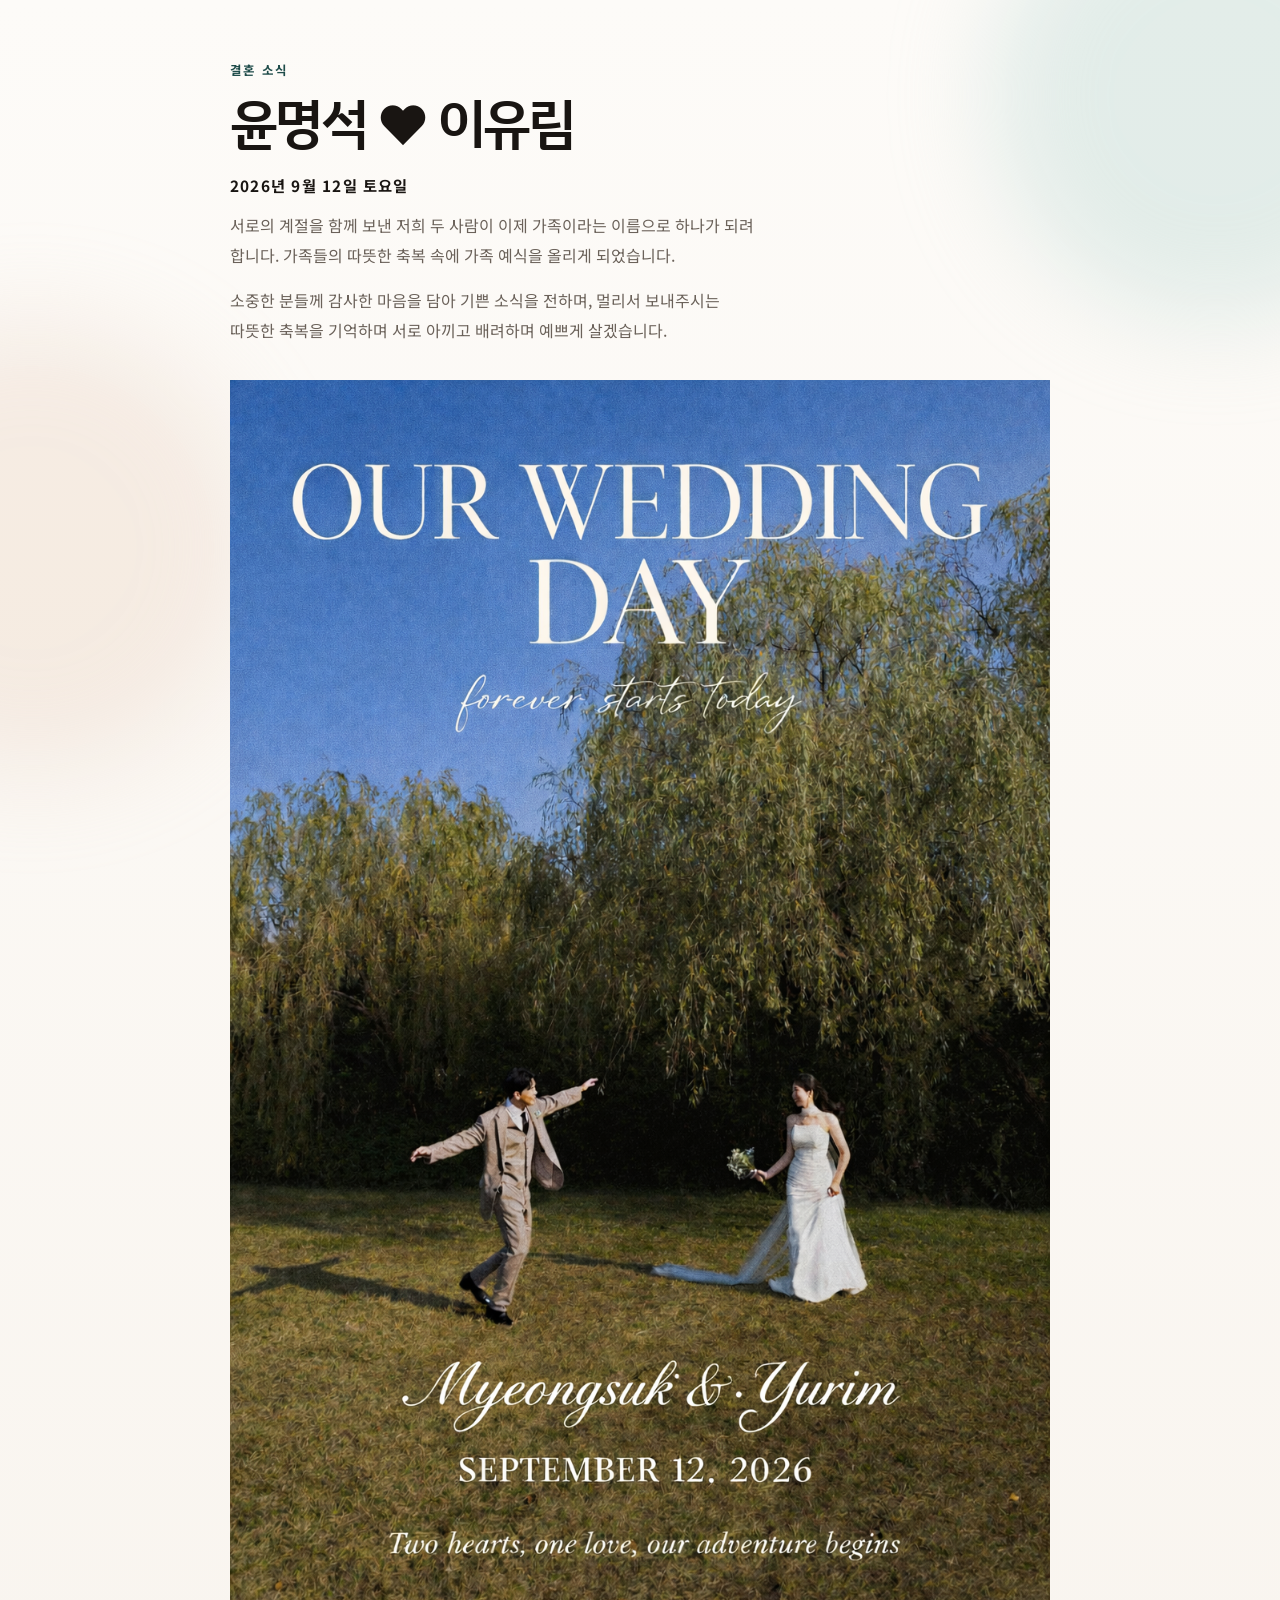
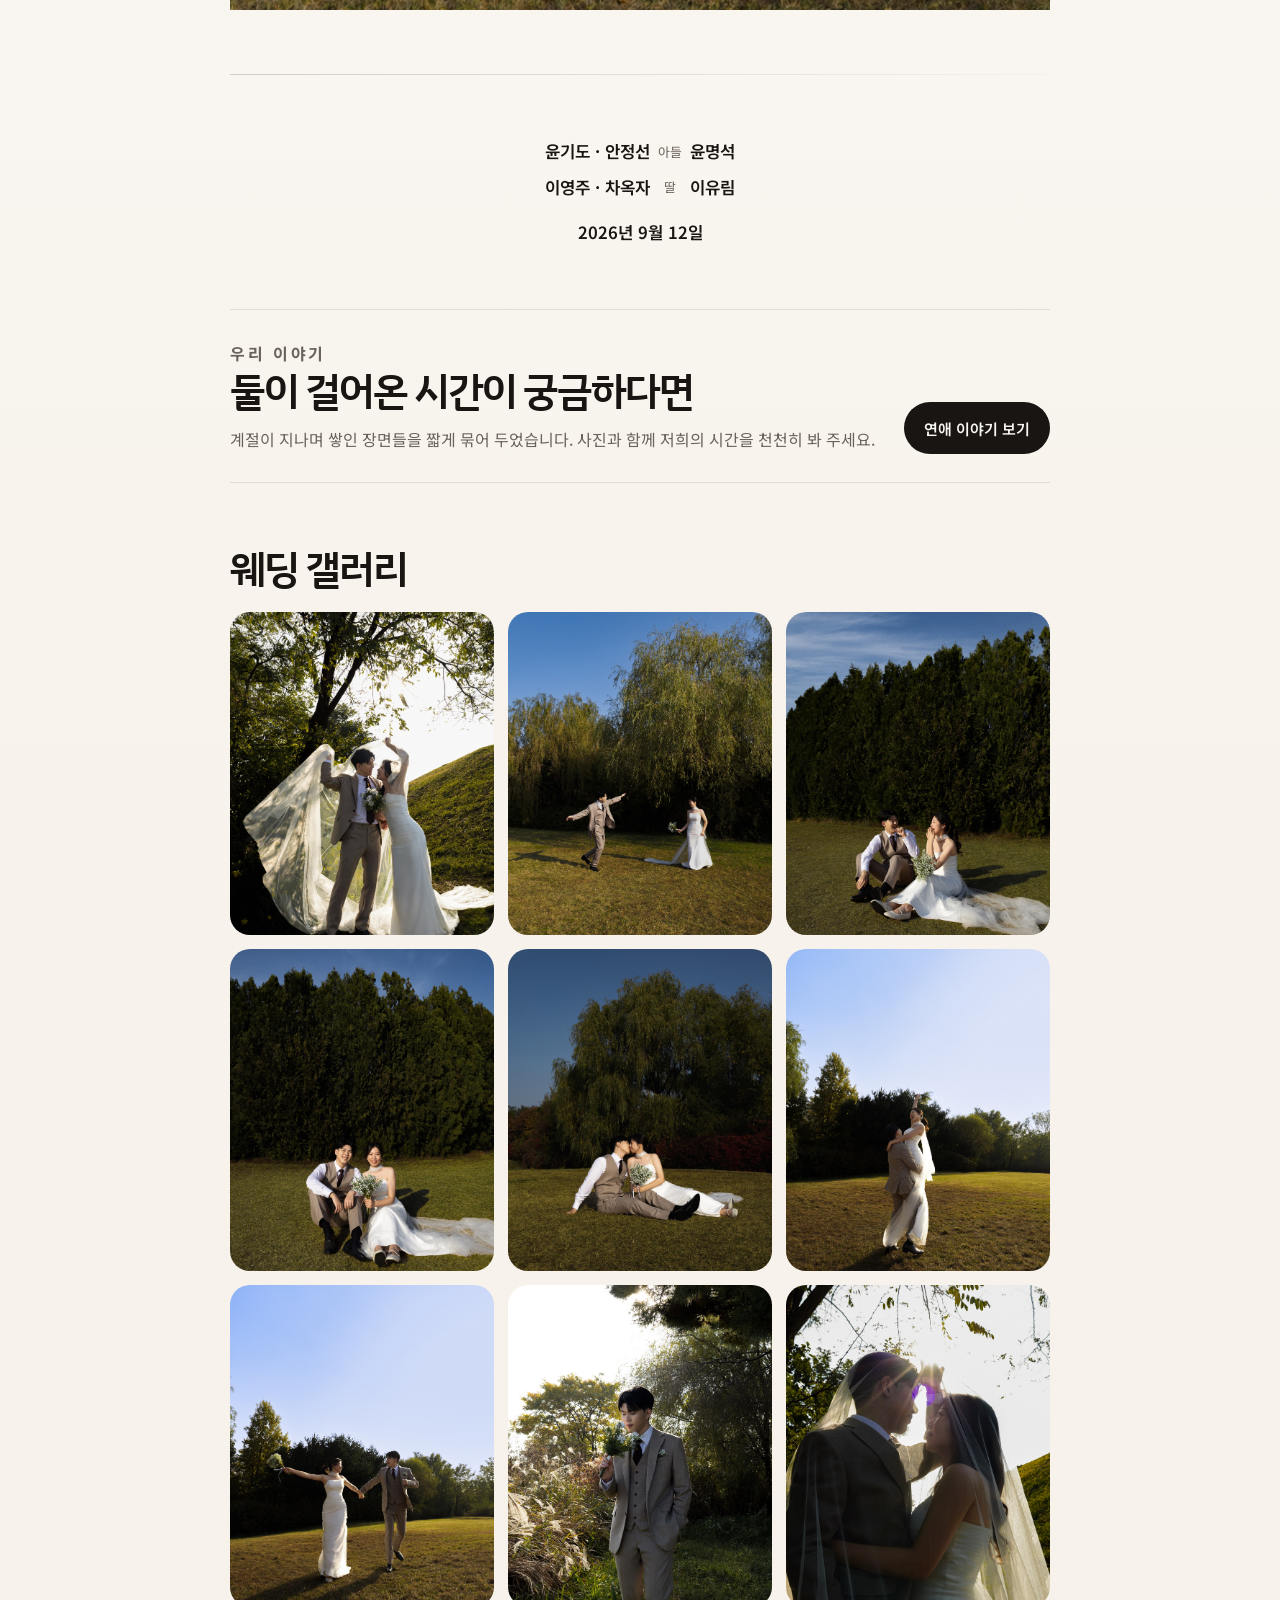
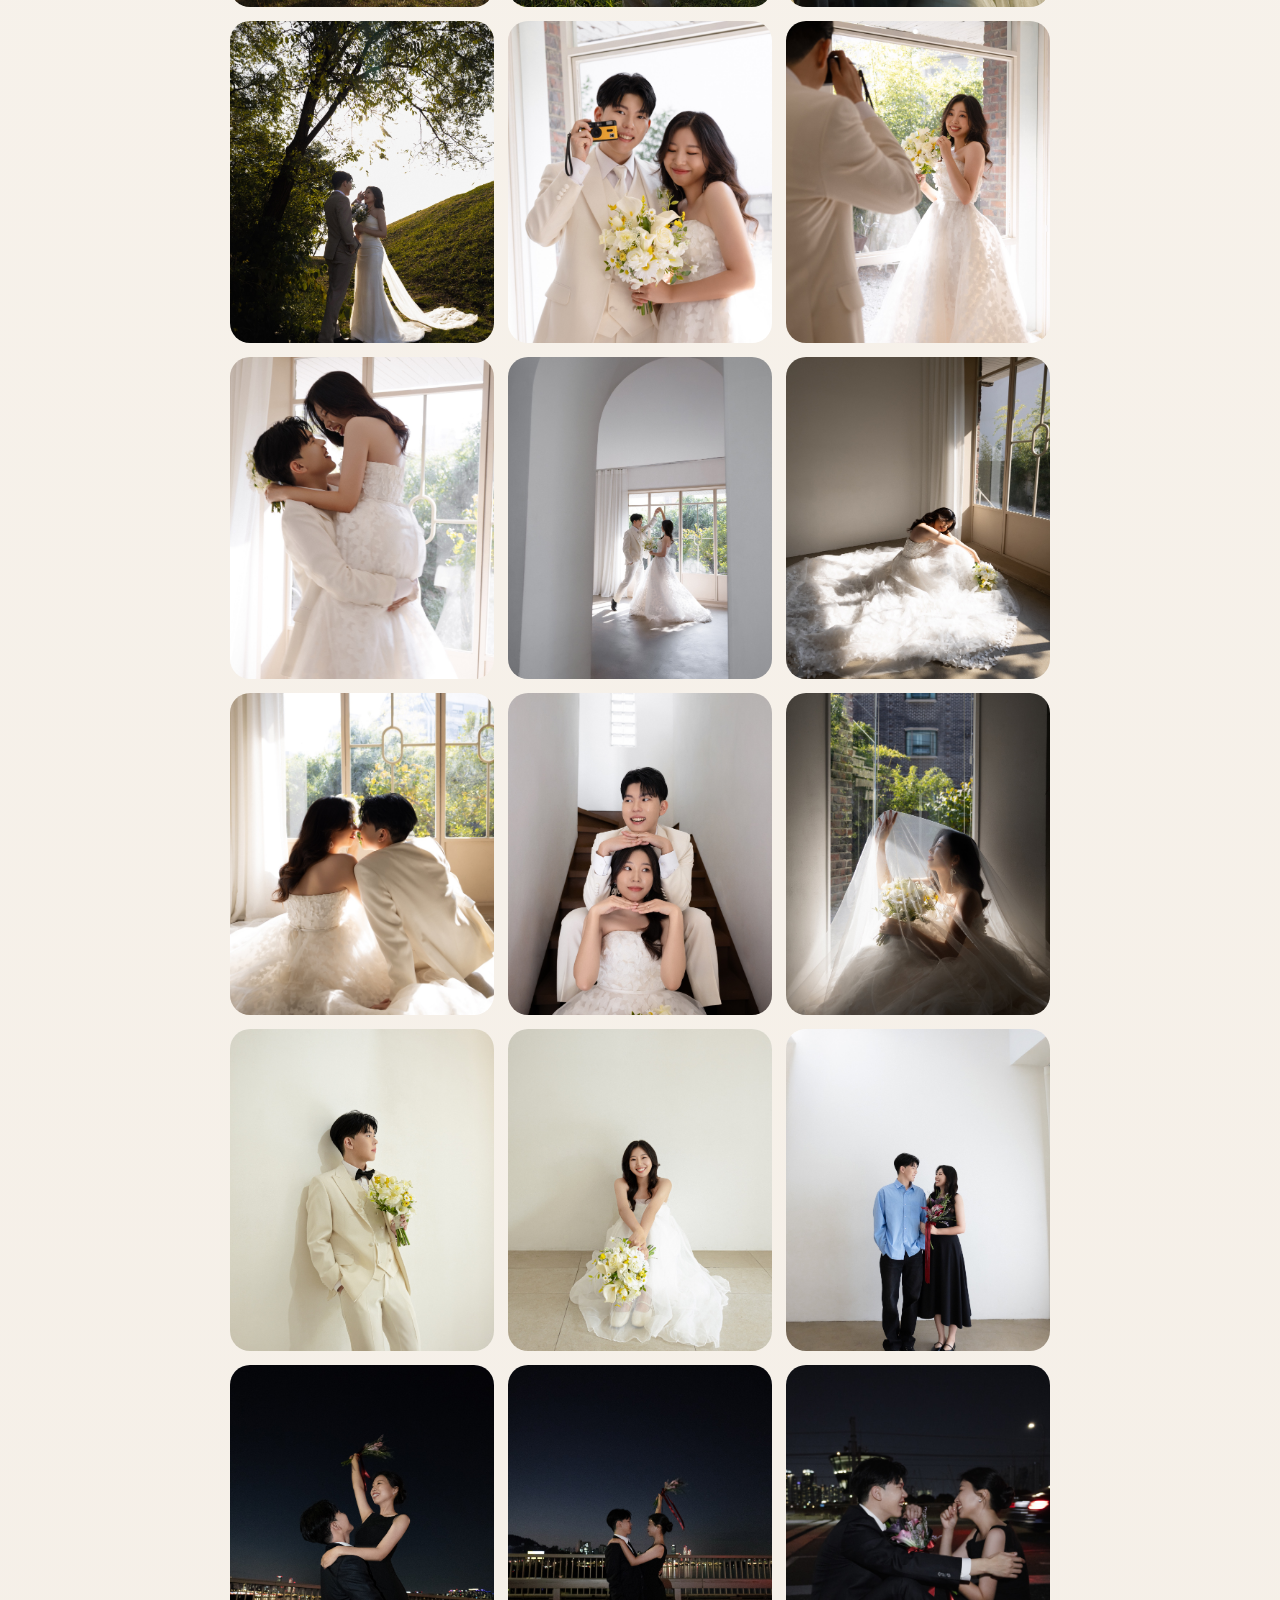
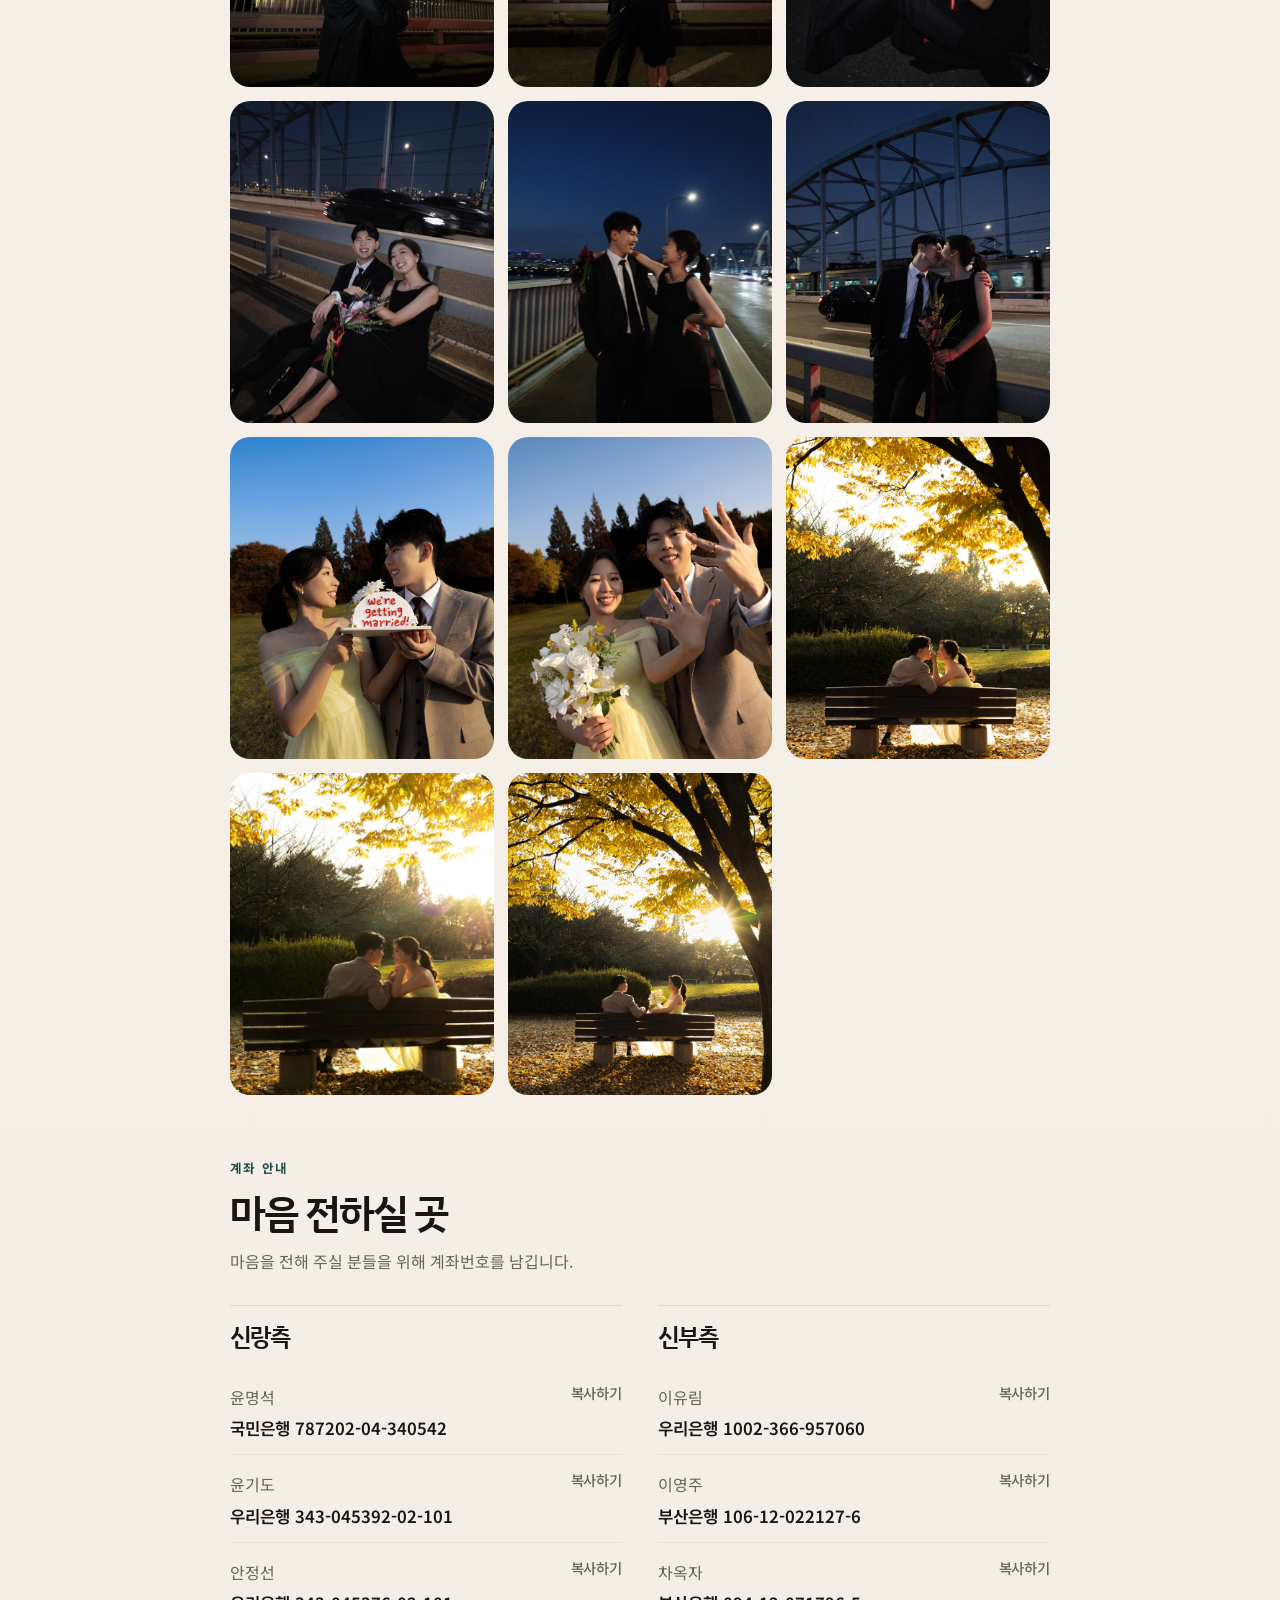
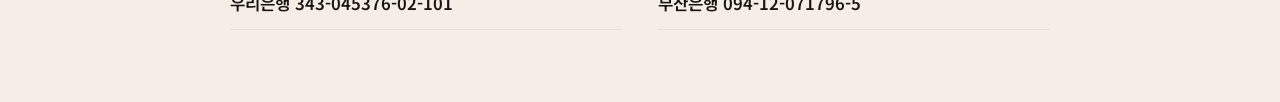
==== commit 06c75722: "1차 수정" ====
--- a/index.html
+++ b/index.html
@@ -21,9 +21,13 @@
       <h1 class="hero__title">윤명석 ♥ 이유림</h1>
       <p class="hero__date">2026년 9월 12일 토요일</p>
       <p class="hero__lead">
-        저희 두 사람의 결혼 소식을
-        소중한 분들께 조용히 전합니다.
-        오래도록 기억하고 싶은 마음을 이 작은 페이지에 담았습니다.
+        서로의 계절을 함께 보낸 저희 두 사람이 이제 가족이라는 이름으로 하나가 되려 합니다.
+        가족들의 따뜻한 축복 속에 가족 예식을 올리게 되었습니다.
+      </p>
+      <p class="hero__lead">
+        소중한 분들께 감사한 마음을 담아 기쁜 소식을 전하며,
+        멀리서 보내주시는 따뜻한 축복을 기억하며
+        서로 아끼고 배려하며 예쁘게 살겠습니다.
       </p>
       <div class="hero__photo">
         <img class="hero__image" src="main.png" alt="윤명석과 이유림의 메인 사진">
@@ -31,22 +35,6 @@
     </header>
 
     <main class="flow">
-      <section class="narrative">
-        <p class="section-label">전하는 말</p>
-        <div class="narrative__body">
-          <p>
-            함께한 시간 속에서 저희는 웃는 법과 기다리는 법,
-            그리고 한 사람의 곁을 오래 지킨다는 것이 얼마나 큰 위로가 되는지를 배웠습니다.
-          </p>
-          <p>
-            결혼식을 올리기보다,
-            인생의 방향을 함께 정한 이 순간의 소식을
-            저희를 아껴 주신 분들께 먼저 전하고 싶었습니다.
-            따뜻한 마음으로 바라봐 주신다면 그 마음을 오래 간직하겠습니다.
-          </p>
-        </div>
-      </section>
-
       <section class="details">
         <div class="details__line"></div>
         <div class="details__grid">
@@ -76,8 +64,7 @@
 
       <section class="gallery-section">
         <div class="section-heading">
-          <p class="section-label">갤러리</p>
-          <h2>지금의 저희</h2>
+          <h2>웨딩 갤러리</h2>
         </div>
         <div id="gallery-grid" class="gallery-grid" aria-live="polite"></div>
       </section>
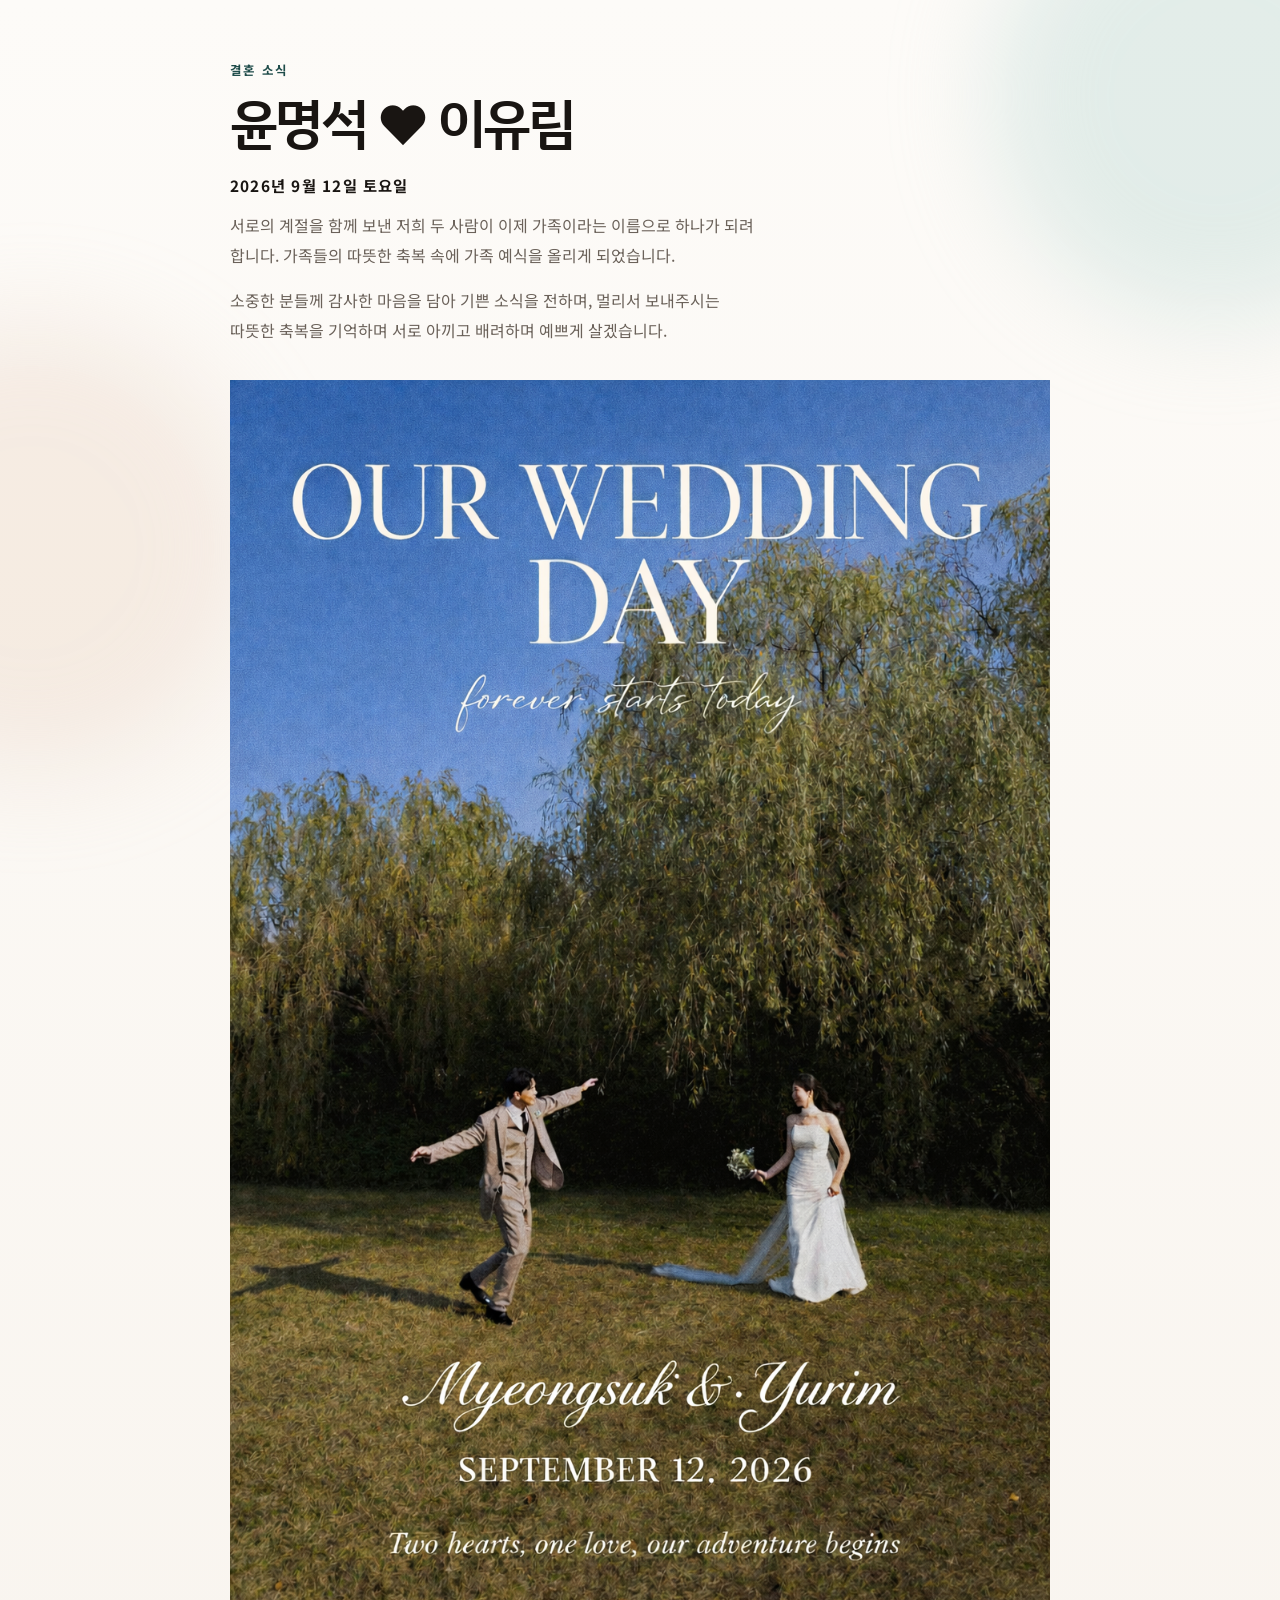
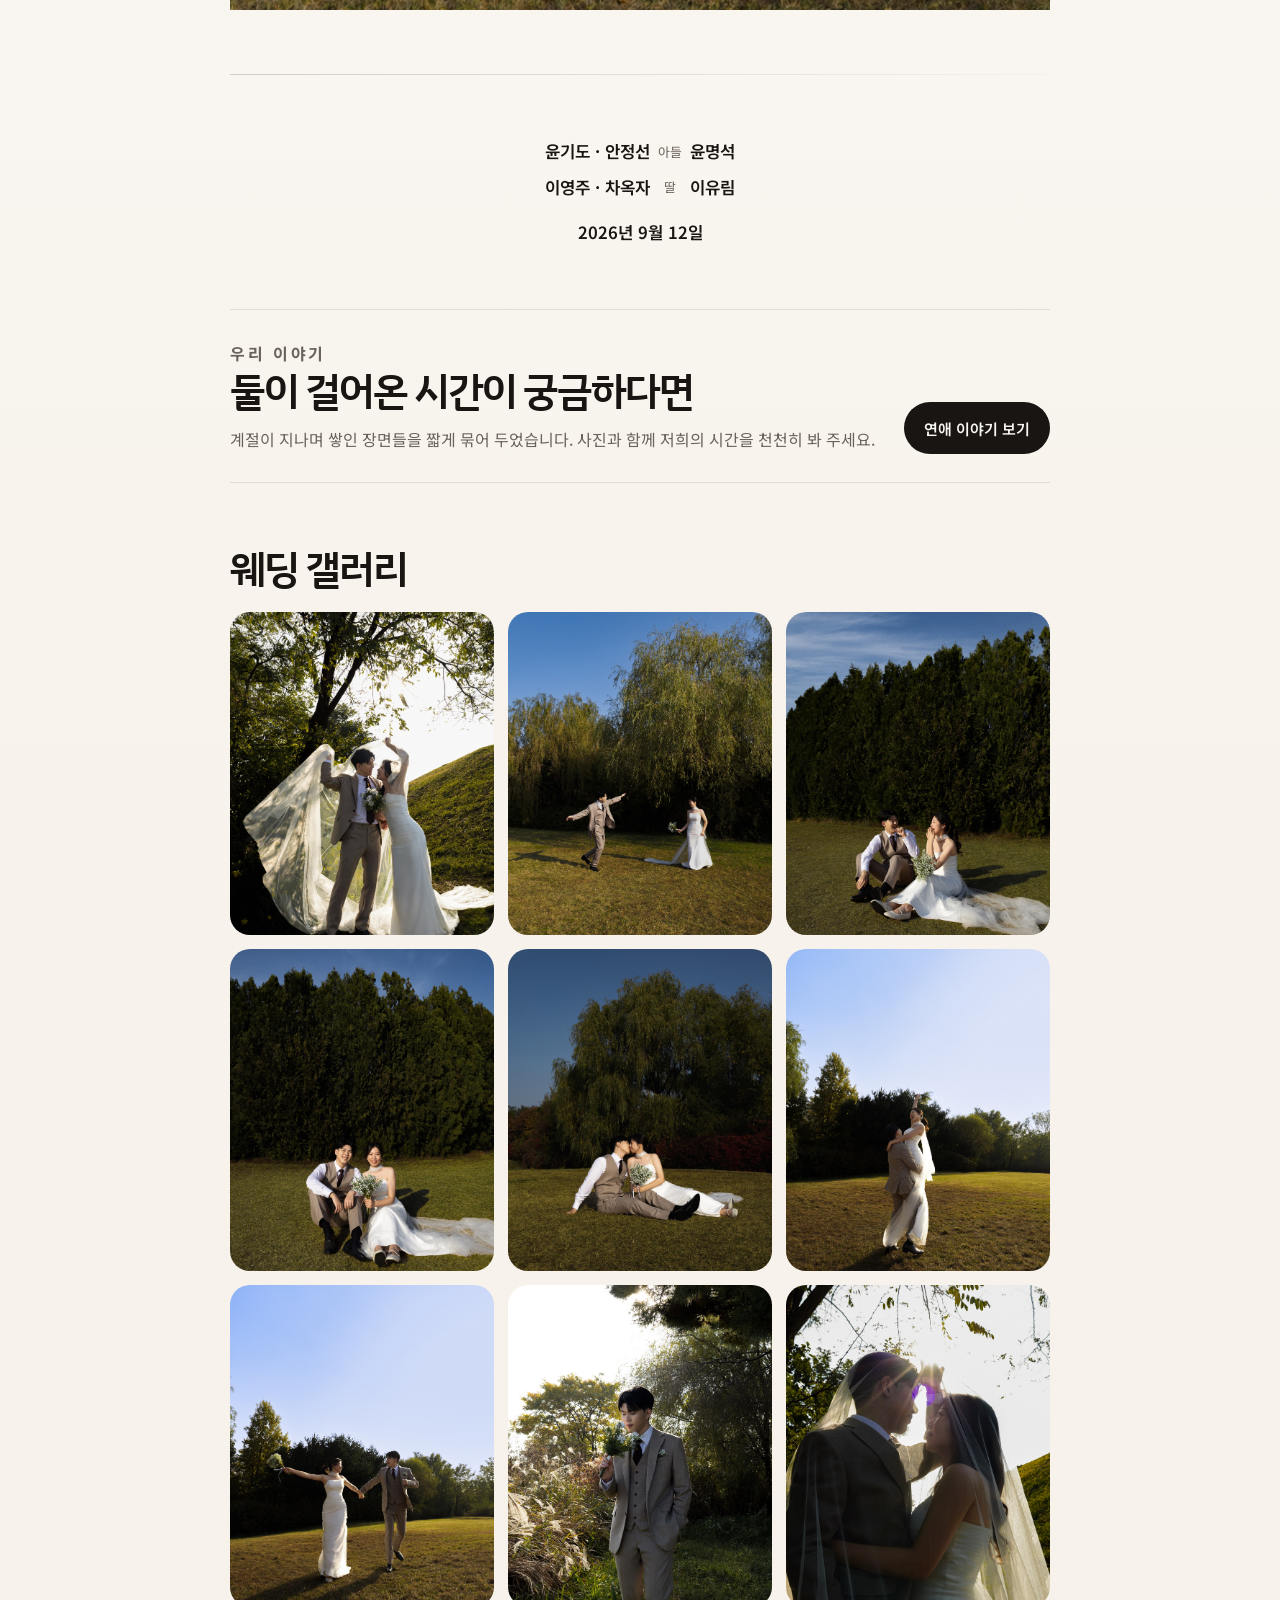
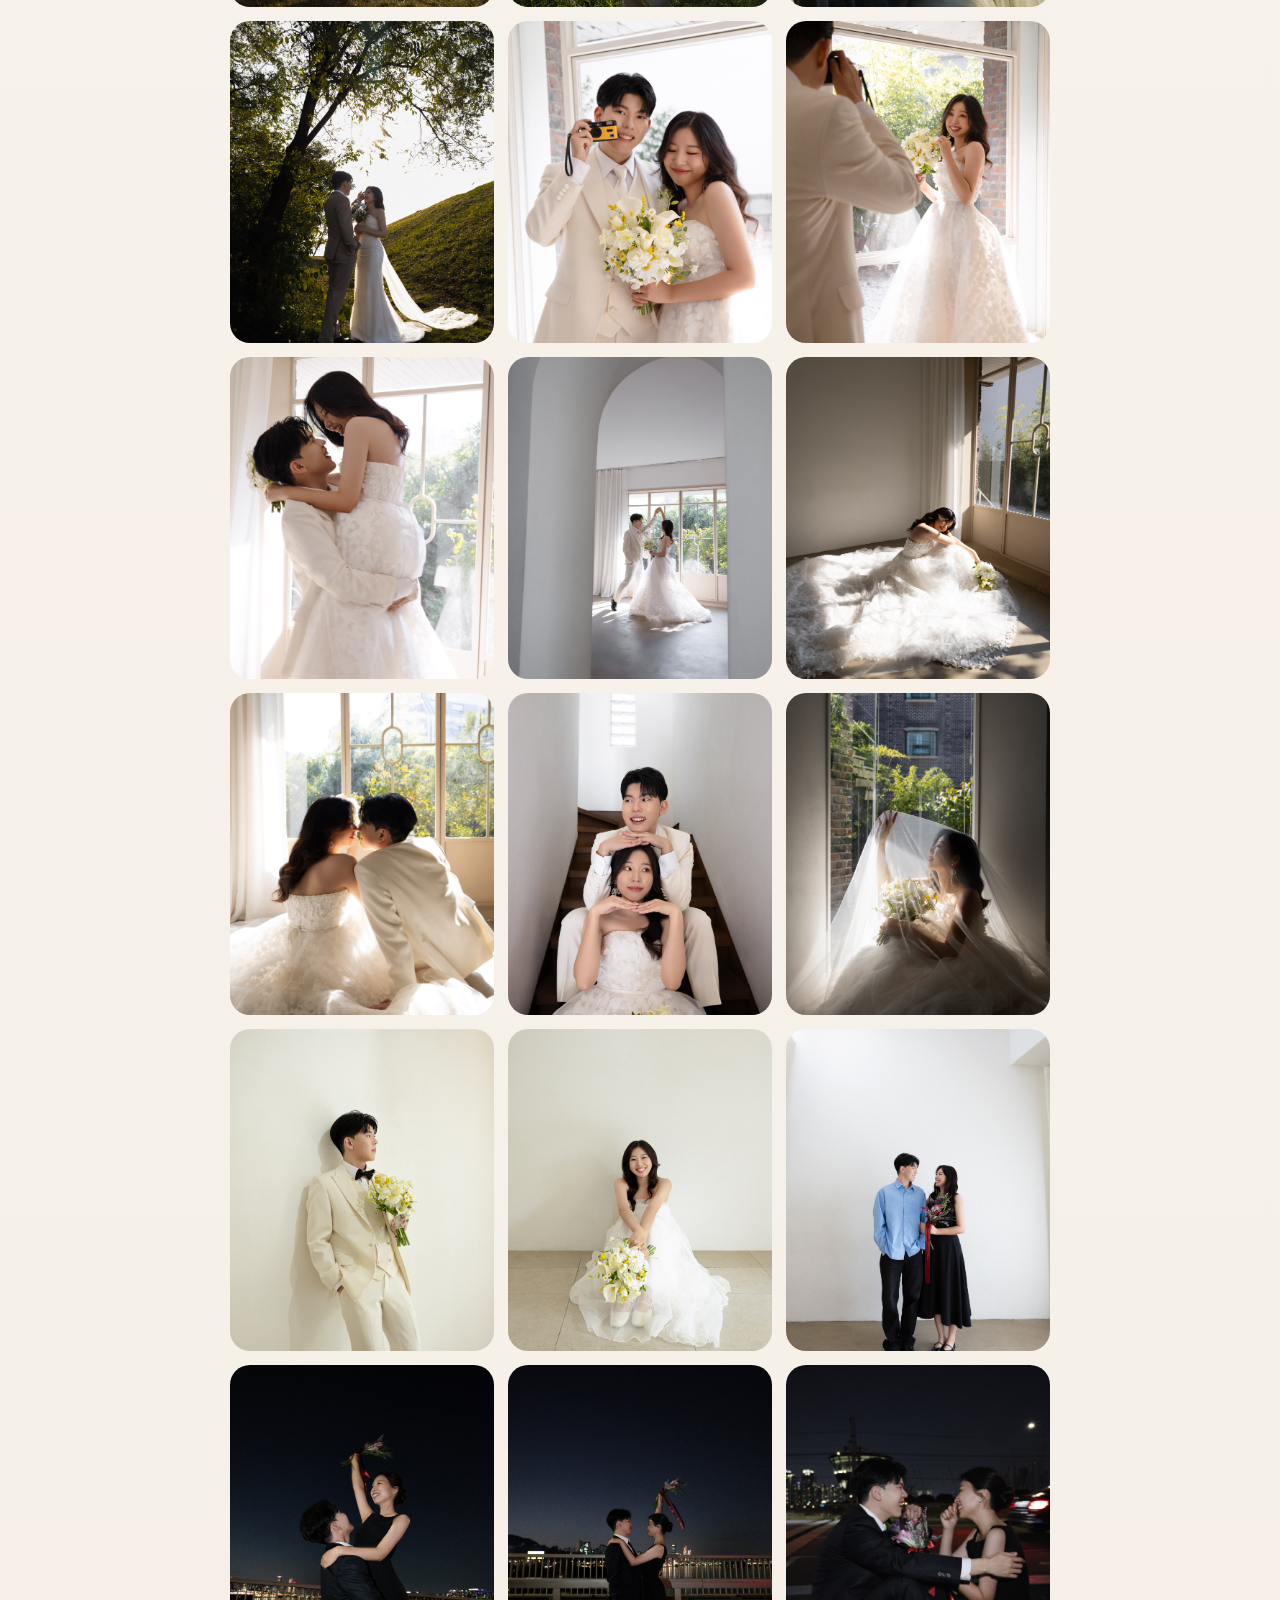
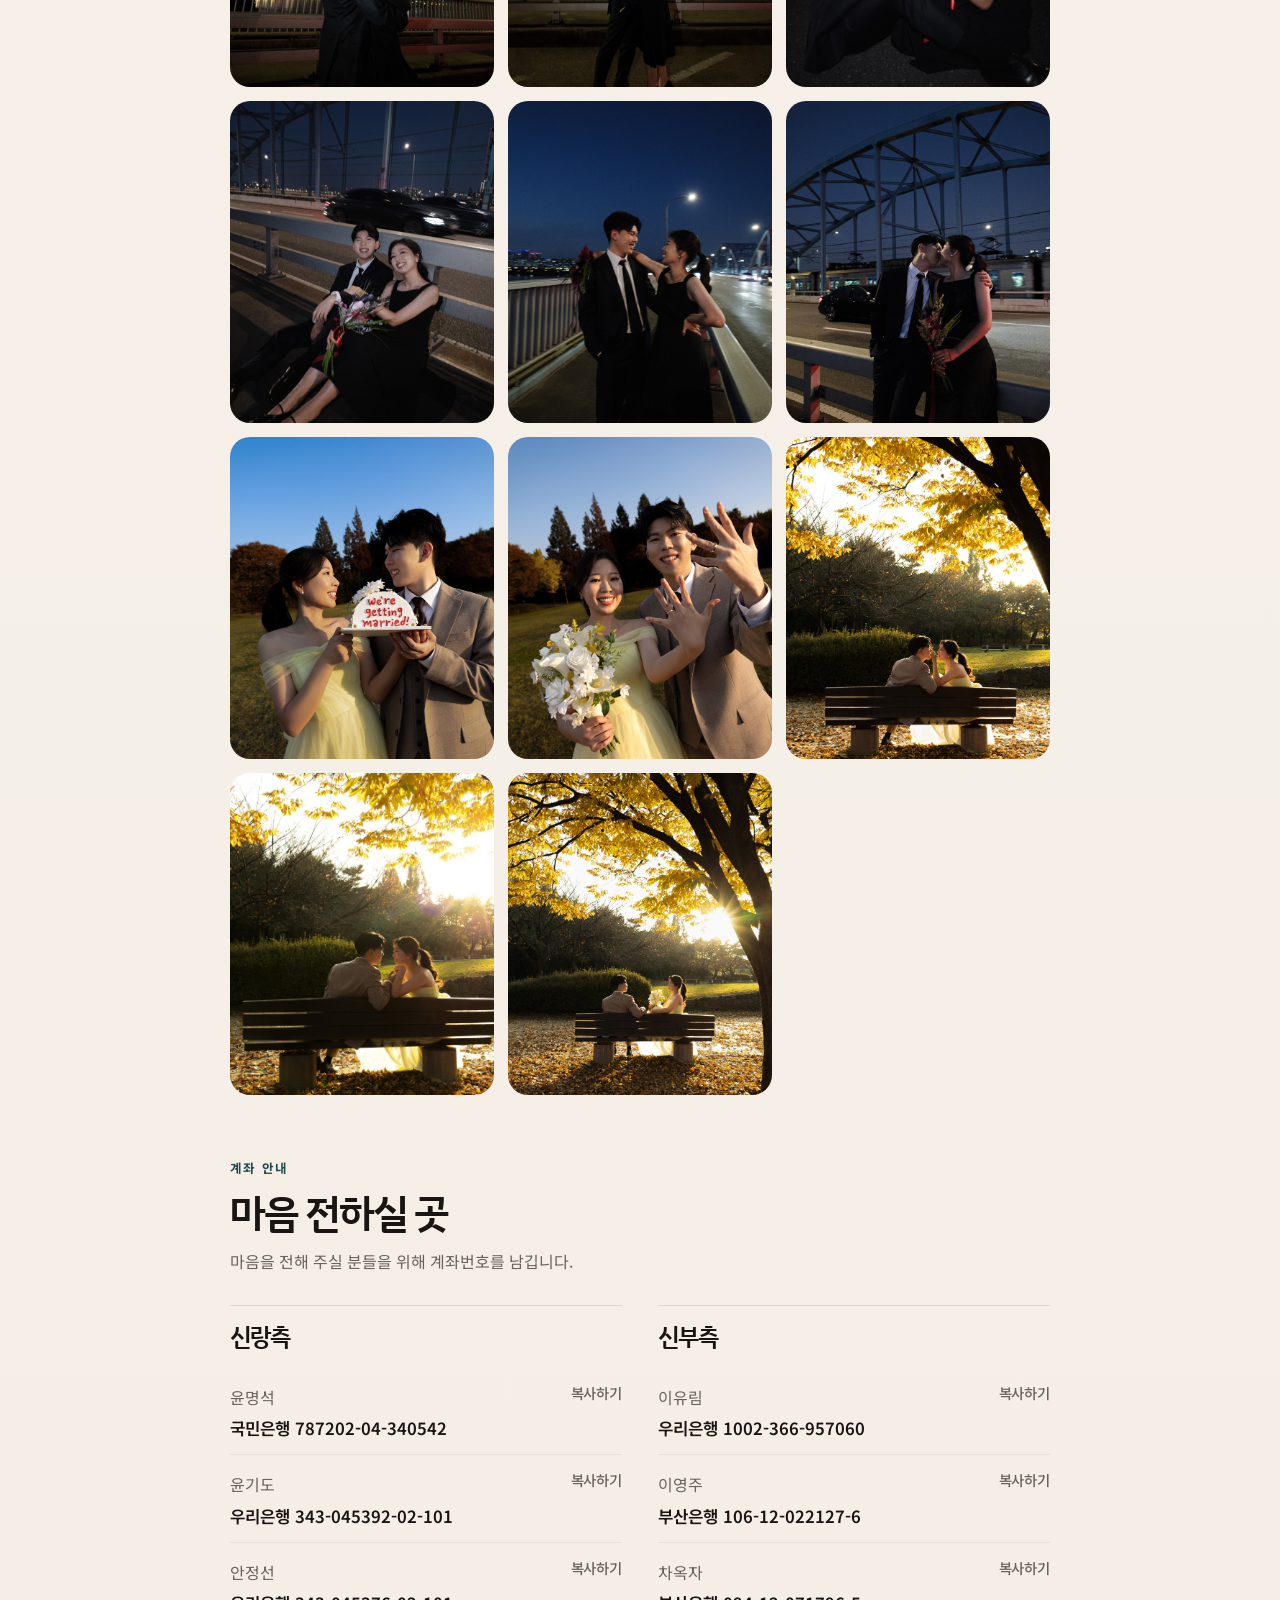
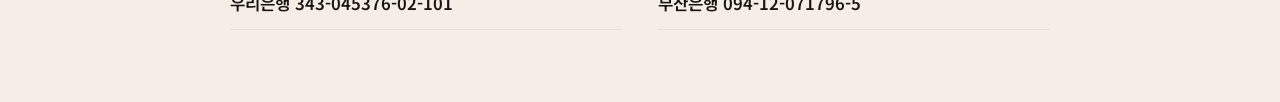
==== commit 836b1af3: "bgm 추가" ====
--- a/index.html
+++ b/index.html
@@ -12,6 +12,11 @@
   <link rel="stylesheet" href="styles.css">
 </head>
 <body data-page="home">
+  <audio id="bgm-player" autoplay loop preload="auto" playsinline>
+    <source src="bgm/bgm.m4a" type="audio/mp4">
+    <source src="bgm/bgm.mp3" type="audio/mpeg">
+  </audio>
+  <button id="bgm-toggle" class="bgm-toggle" type="button" hidden>음악 켜기</button>
   <div class="ambient ambient--one"></div>
   <div class="ambient ambient--two"></div>
 
--- a/styles.css
+++ b/styles.css
@@ -31,6 +31,24 @@
 
 body.viewer-open {
   overflow: hidden;
+}
+
+.bgm-toggle {
+  position: fixed;
+  right: 16px;
+  bottom: 16px;
+  z-index: 55;
+  min-height: 38px;
+  padding: 0 14px;
+  border: 0;
+  border-radius: 999px;
+  background: rgba(25, 21, 18, 0.78);
+  color: #fff;
+  font: inherit;
+  font-size: 0.88rem;
+  cursor: pointer;
+  backdrop-filter: blur(12px);
+  -webkit-backdrop-filter: blur(12px);
 }
 
 img {
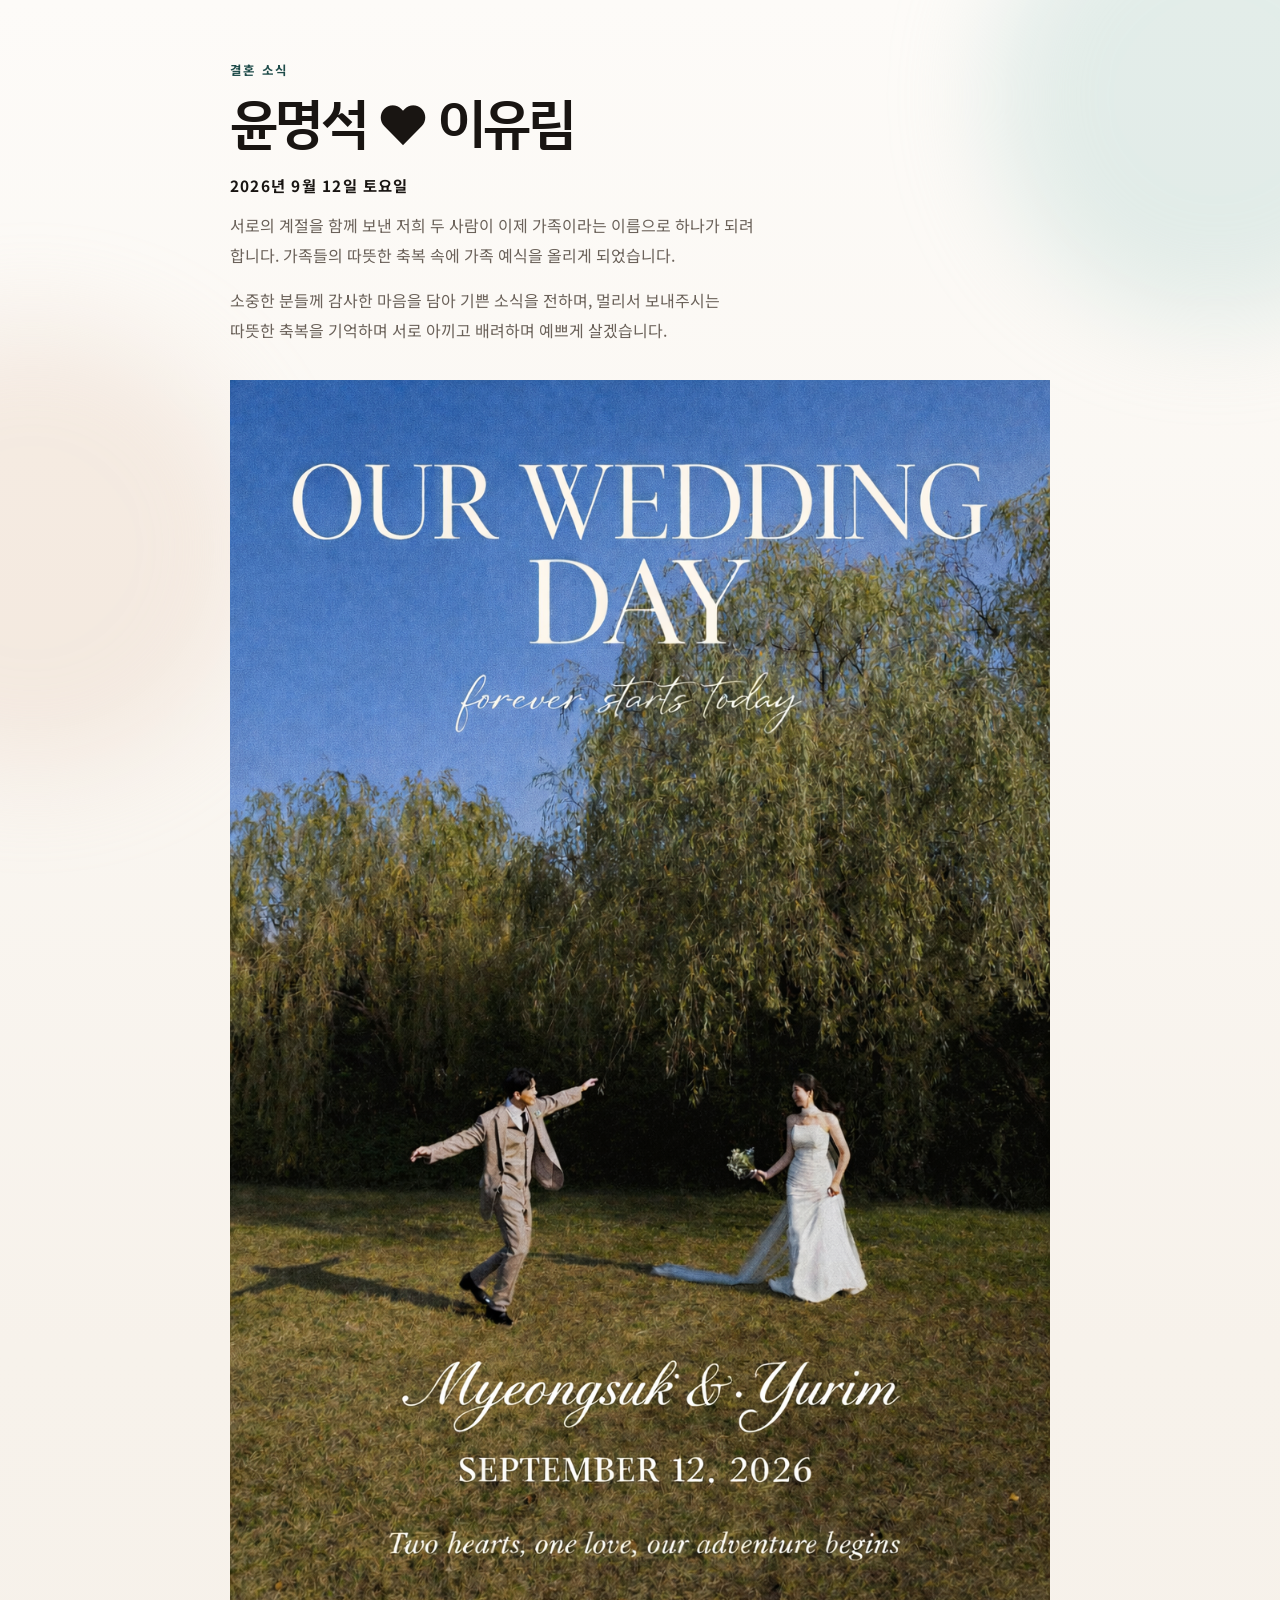
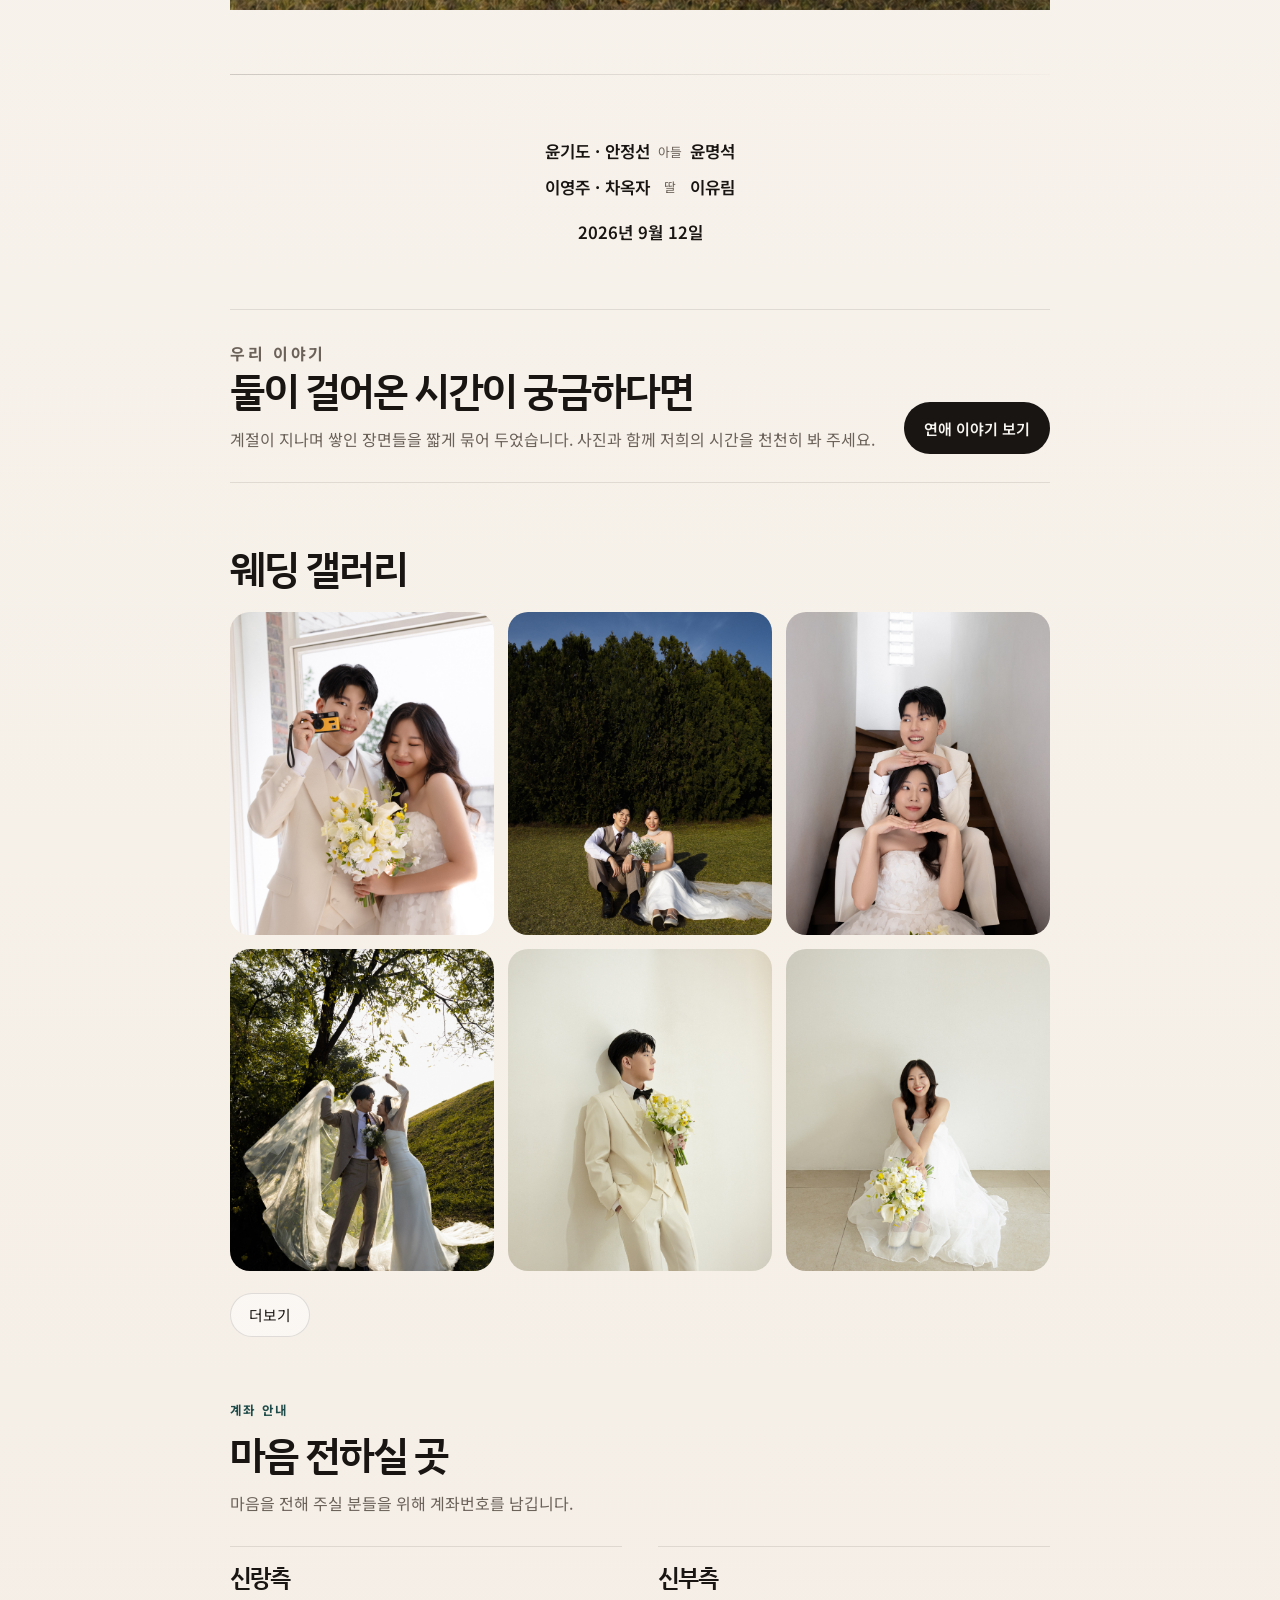
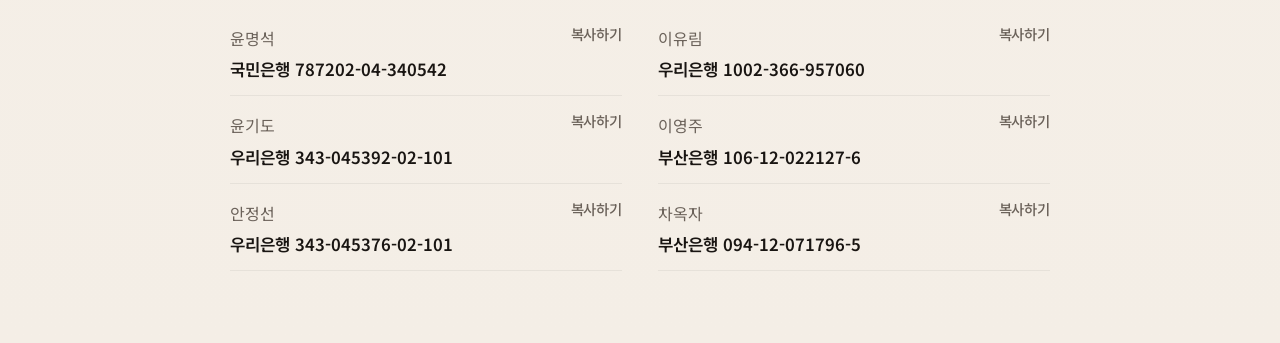
==== commit 130f6eef: "Update wedding pages and media" ====
--- a/index.html
+++ b/index.html
@@ -72,6 +72,7 @@
           <h2>웨딩 갤러리</h2>
         </div>
         <div id="gallery-grid" class="gallery-grid" aria-live="polite"></div>
+        <button id="gallery-toggle" class="gallery-toggle" type="button" hidden>더보기</button>
       </section>
 
       <section class="accounts" id="accounts-section">
--- a/styles.css
+++ b/styles.css
@@ -282,6 +282,10 @@
   margin-top: 22px;
 }
 
+.gallery-grid--collapsed .gallery-item:nth-child(n + 5) {
+  display: none;
+}
+
 .gallery-item {
   appearance: none;
   padding: 0;
@@ -302,8 +306,24 @@
 }
 
 .gallery-item:hover img,
-.story-card:hover img {
+.story-card:hover .story-card__image.is-active {
   transform: scale(1.03);
+}
+
+.gallery-toggle {
+  display: inline-flex;
+  align-items: center;
+  justify-content: center;
+  min-height: 44px;
+  margin: 22px auto 0;
+  padding: 0 18px;
+  border: 1px solid rgba(25, 21, 18, 0.12);
+  border-radius: 999px;
+  background: rgba(255, 255, 255, 0.5);
+  color: var(--text);
+  font: inherit;
+  font-size: 0.92rem;
+  cursor: pointer;
 }
 
 .accounts__lead {
@@ -416,13 +436,50 @@
   gap: 18px;
 }
 
-.story-card img {
+.story-card__media {
+  position: relative;
   width: 100%;
   aspect-ratio: 4 / 5;
-  object-fit: cover;
+  overflow: hidden;
   border-radius: 24px;
   box-shadow: var(--shadow);
-  transition: transform 300ms ease;
+}
+
+.story-card__image {
+  position: absolute;
+  inset: 0;
+  width: 100%;
+  height: 100%;
+  object-fit: cover;
+  opacity: 0;
+  transition: opacity 700ms ease, transform 700ms ease;
+}
+
+.story-card__image.is-active {
+  opacity: 1;
+}
+
+.story-card__dots {
+  position: absolute;
+  left: 50%;
+  bottom: 14px;
+  z-index: 1;
+  display: inline-flex;
+  gap: 6px;
+  transform: translateX(-50%);
+}
+
+.story-card__dot {
+  width: 6px;
+  height: 6px;
+  border-radius: 999px;
+  background: rgba(255, 255, 255, 0.38);
+  transition: transform 220ms ease, background 220ms ease;
+}
+
+.story-card__dot.is-active {
+  background: rgba(255, 255, 255, 0.88);
+  transform: scale(1.15);
 }
 
 .story-card__body {
@@ -575,6 +632,14 @@
     gap: 14px;
   }
 
+  .gallery-grid--collapsed .gallery-item:nth-child(n + 5) {
+    display: block;
+  }
+
+  .gallery-grid--collapsed .gallery-item:nth-child(n + 7) {
+    display: none;
+  }
+
   .account-table {
     grid-template-columns: repeat(2, minmax(0, 1fr));
     column-gap: 36px;
@@ -611,7 +676,7 @@
     align-items: end;
   }
 
-  .story-card:nth-child(odd) img {
+  .story-card:nth-child(odd) .story-card__media {
     order: 2;
   }
 
